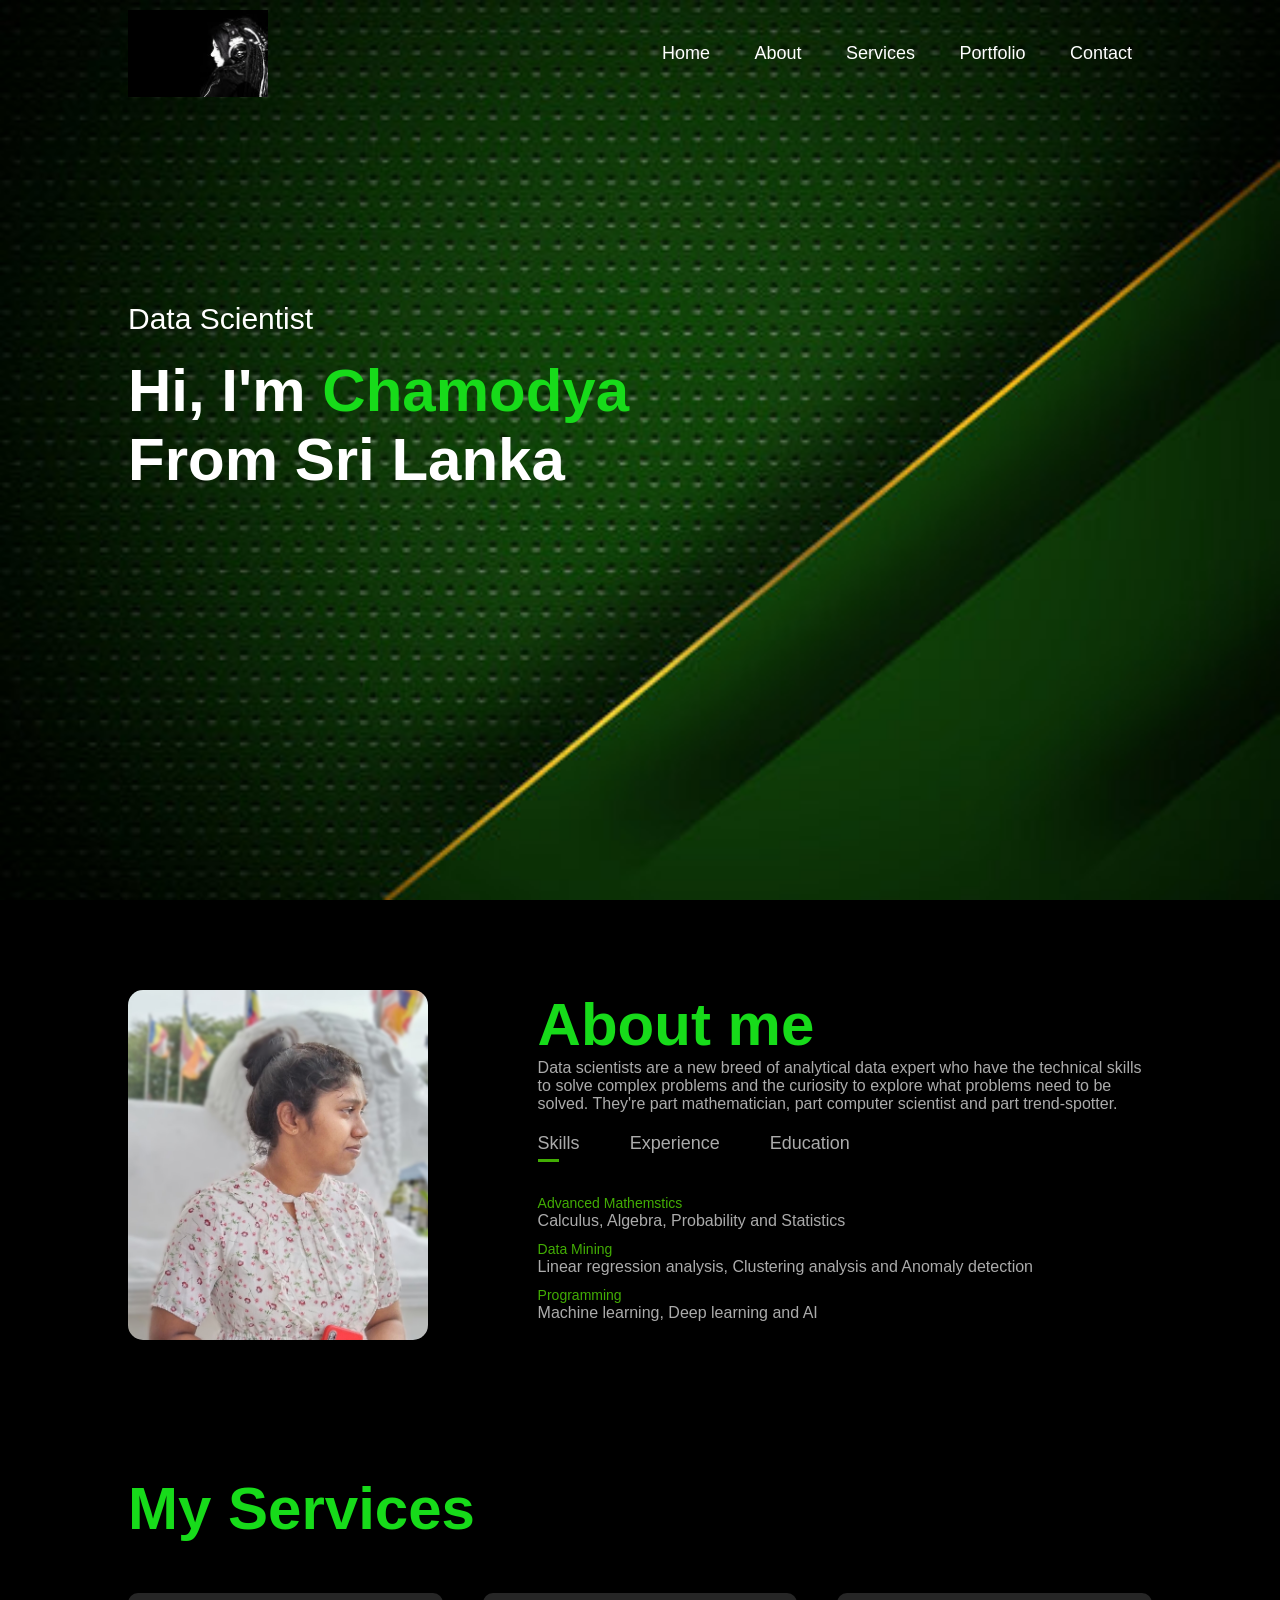
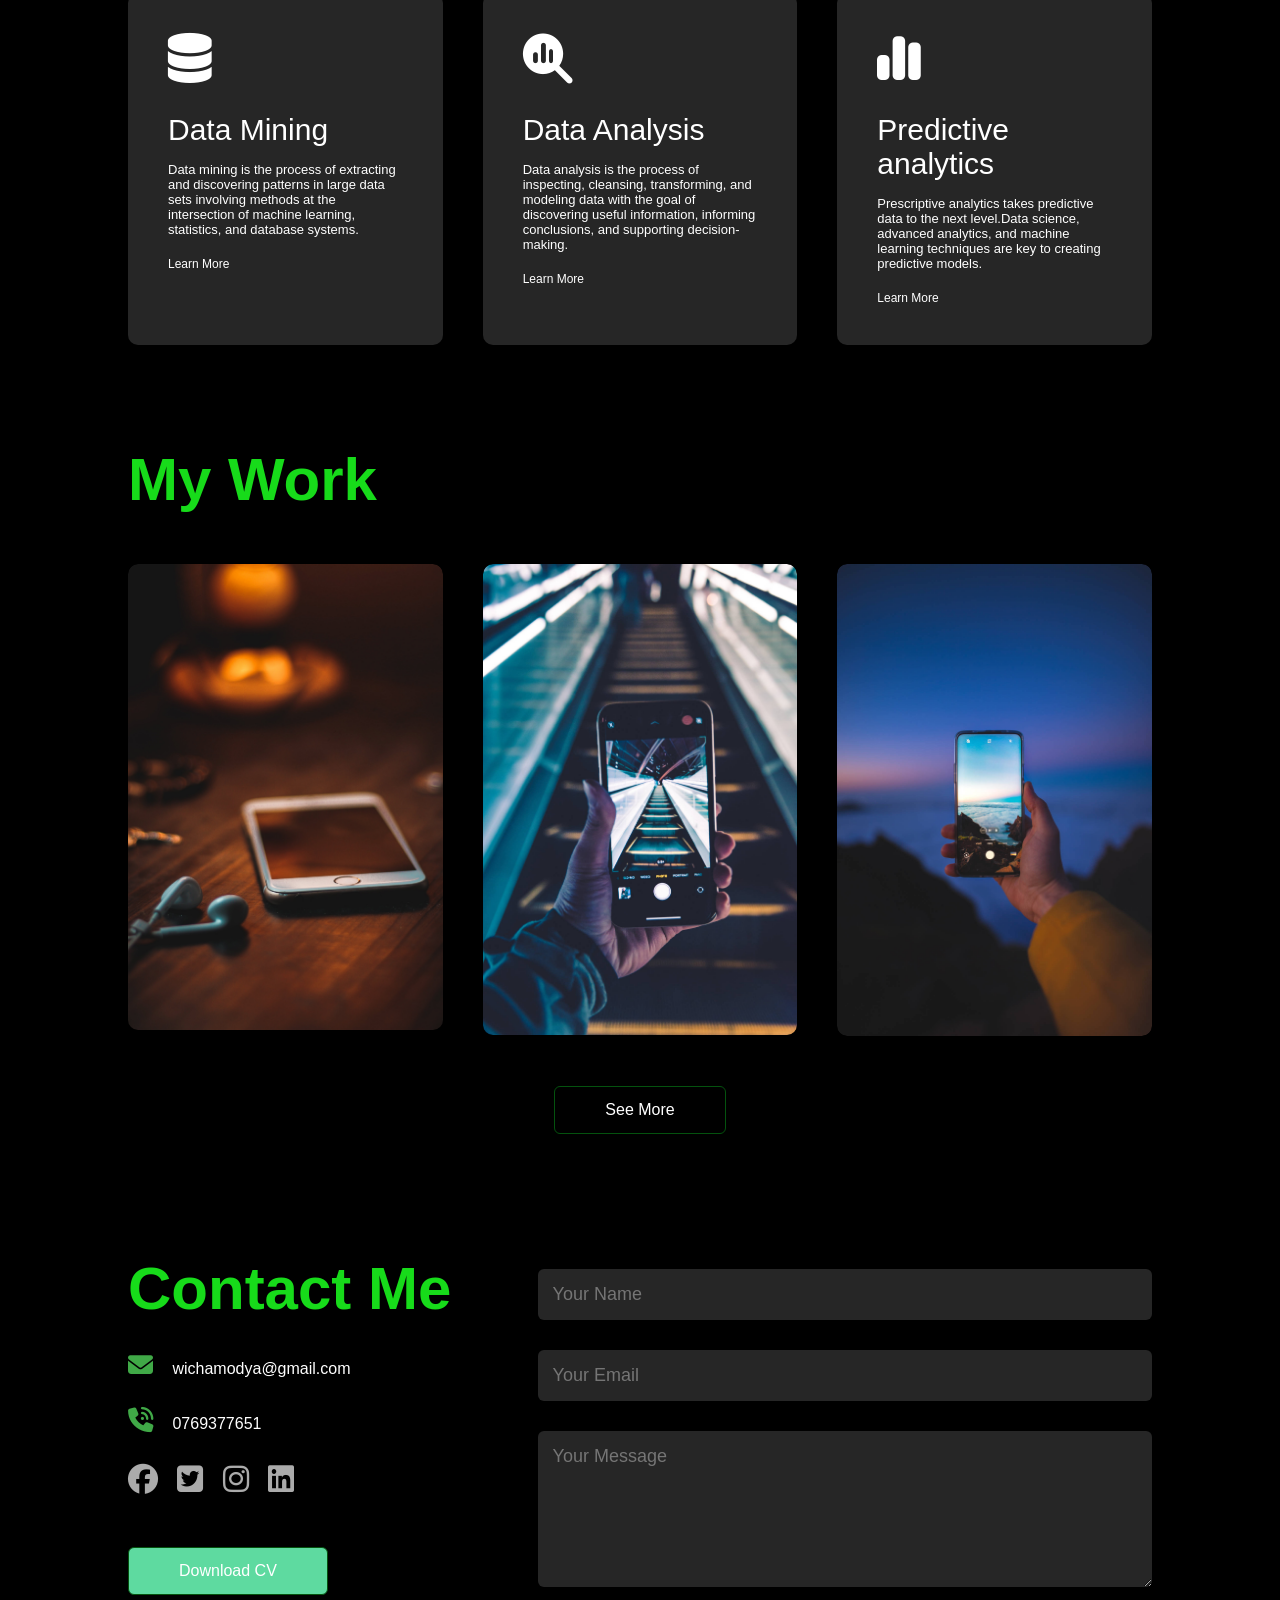
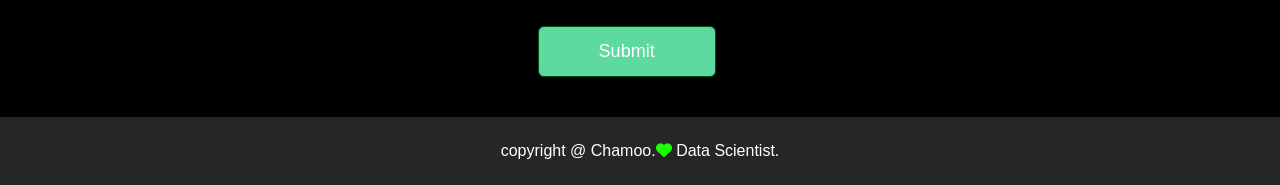
==== index.html @ e1eb3ada "Add files via upload" ====
<!DOCTYPE html>
<html lang="en">
<head>
    <meta charset="UTF-8">
    <meta name="viewport" content="width=device-width, initial-scale=1.0">
    <title>Person Portfolio Website</title>
    <link rel="stylesheet" href="style.css">
    <link rel="stylesheet" href="https://cdnjs.cloudflare.com/ajax/libs/font-awesome/6.5.1/css/all.min.css" />
</head>
<body>
    <div id="header">
        <div class="container">
            <nav>
                <img src="image/images (1).jpeg" class="logo">
                <ul id="sidemenu">
                    <li><a href="#header">Home</a></li>
                    <li><a href="#about">About</a></li>
                    <li><a href="#services">Services</a></li>
                    <li><a href="#portfolio">Portfolio</a></li>
                    <li><a href="#contact">Contact</a></li>
                    <i class="fas fa-times" onclick="closemenu()"></i>
                </ul>
                <i class="fas fa-bars" onclick="openmenu()"></i>
            </nav>
            <div class="header-text">
                <p>Data Scientist</p>
                <h1>Hi, I'm <span>Chamodya</span><br> From Sri Lanka</h1>
            </div>

        </div>
    </div>
    <!-------------about------------->
    <div id="about">
        <div class="container">
            <div class="row">
                <div class="about-col-1">
                    <img src="image/IMG_20220805_070341-3.jpg" height="350" width="300">
                </div>
                <div class="about-col-2">
                    <h1 class="sub-title">About me</h1>
                    <p>Data scientists are a new breed of analytical data expert who have the technical skills to solve complex problems and the curiosity to explore what problems need to be solved. They're part mathematician, part computer scientist and part trend-spotter.</p>
                    
                    <div class="tab-titles">
                        <p class="tab-links active-link" onclick="opentab('skills')">Skills</p>
                        <p class="tab-links" onclick="opentab('experience')">Experience</p>
                        <p class="tab-links" onclick="opentab('education')">Education</p>
                    </div>
                    <div class="tab-contents active-tab" id="skills">
                        <ul>
                            <li><span>Advanced Mathemstics</span><br>Calculus, Algebra, Probability and Statistics</li>
                            <li><span>Data Mining</span><br>Linear regression analysis, Clustering analysis and Anomaly detection</li>
                            <li><span>Programming</span><br>Machine learning, Deep learning  and AI</li>
                        </ul>
                    </div>
                    <div class="tab-contents" id="experience">
                        <ul>
                            <li><span>Foundation</span><br>A strong foundation in Mathematics, Statistics and Programming</li>
                            <li><span>Database Interrogation and Analysis tools</span><br> Apache Hadoop, SQL and SAS</li>
                            <li><span>Cloud Computing Platform</span><br>AWS, Azure and Google Cloud Platform</li>
                        </ul>
                    </div>
                    <div class="tab-contents" id="education">
                        <ul>
                            <li><span>Internal Degree</span><br>Bachelor of Science in Computer Science</li>
                            <li><span>External Degree</span><br>HR Mangement</li>
                            
                        </ul>
                    </div>
                
                </div>
            </div>
        </div>
    </div>
    <!-------------Services------------>
    <div id="services">
        <div class="container">
            <h1 class="sub-title">My Services</h1>
            <div class="services-list">
                <div>
                    <i class="fa-solid fa-database"></i>
                    <h2>Data Mining</h2>
                    <p>Data mining is the process of extracting and discovering patterns in large data sets involving methods at the intersection of machine learning, statistics, and database systems.</p>
                    <a href="#">Learn More</a>
                </div>
                <div>
                    <i class="fa-solid fa-magnifying-glass-chart"></i>
                    <h2>Data Analysis</h2>
                    <p>Data analysis is the process of inspecting, cleansing, transforming, and modeling data with the goal of discovering useful information, informing conclusions, and supporting decision-making.</p>
                    <a href="#">Learn More</a>
                </div>
                <div>
                    <i class="fa-solid fa-chart-simple"></i>
                    <h2>Predictive analytics</h2>
                    <p>Prescriptive analytics takes predictive data to the next level.Data science, advanced analytics, and machine learning techniques are key to creating predictive models.</p>
                    <a href="#">Learn More</a>
                </div>
            </div>
        </div>
    </div>
    <!----------Portfolio--------->
    <div id="portfolio">
        <div class="container">
            <h1 class="sub-title">My Work</h1>
            <div class="work-list">
                <div class="work">
                    <img src="image/phone1.jpg">
                    <div class="layer">
                        <h3>Studio Showde<br> Sydney - Australia</h3>
                        <p>Lorem ipsum dolor sit amet, consectetur adipisicing elit. Voluptates nobis qui, temporibus molestiae corporis, illo beatae dolorem distinctio in expedita delectus quas eos recusandae facilis voluptatem nam nemo a perferendis.</p>
                        <a href="#"><i class="fa-brands fa-facebook"></i></a>
                    </div>
                </div>

                <div class="work">
                    <img src="image/phone2.jpg">
                    <div class="layer">
                        <h3>Elsetown Cor<br> Kota Baru - Singapore</h3>
                        <p>Lorem ipsum dolor sit amet, consectetur adipisicing elit. Voluptates nobis qui, temporibus molestiae corporis, illo beatae dolorem distinctio in expedita delectus quas eos recusandae facilis voluptatem nam nemo a perferendis.</p>
                        <a href="#"><i class="fa-brands fa-facebook"></i></a>
                    </div>
                </div>

                <div class="work">
                    <img src="image/phone3.jpg">
                    <div class="layer">
                        <h3>Studio Showde<br>Canberra - Australia</h3>
                        <p>Lorem ipsum dolor sit amet, consectetur adipisicing elit. Voluptates nobis qui, temporibus molestiae corporis, illo beatae dolorem distinctio in expedita delectus quas eos recusandae facilis voluptatem nam nemo a perferendis.</p>
                        <a href="#"><i class="fa-brands fa-facebook"></i></a>
                    </div>
                </div>

            </div>
            <a href="#" class="btn">See More</a>
        </div>
    </div>
   <!---------contact-------->
   <div id="contact">
    <div class="container">
        <div class="row">
           <div class="contact-left">
            <h1 class="sub-title">Contact Me</h1>
            <p><i class="fa-solid fa-envelope"></i> wichamodya@gmail.com</p>
            <p><i class="fa-solid fa-phone-volume"></i> 0769377651</p>
            <div class="social-icons">
                <a href="https://facebook.com"><i class="fa-brands fa-facebook"></i></a>
                <a href="#"><i class="fa-brands fa-twitter-square"></i></a>
                <a href="#"><i class="fa-brands fa-instagram"></i></a>
                <a href="#"><i class="fa-brands fa-linkedin"></i></a>
                

            </div>
            <a href="image/CHAMODYA.pdf" download class="btn btn2">Download CV</a>
           </div>
           <div class="contact-right">
            <form name="submit-to-google-sheet">
                <input type="text" name="Name" placeholder="Your Name" required>
                <input type="email" name="Email" placeholder="Your Email" required>
                <textarea name="Message" rows="6" placeholder="Your Message"></textarea>
                <button type="submit" class="btn btn2">Submit</button>
            </form>
            <span id="msg"></span>
           </div>
        </div>
    </div>
    <div class="copyright">
        <p>copyright @ Chamoo.<i class="fa-solid fa-heart"></i> Data Scientist.</p>
    </div>
   </div>





    <script>

        var tablinks = document.getElementsByClassName("tab-links");

        var tabcontents = document.getElementsByClassName("tab-contents");

        function opentab(tabname){
            for(tablink of tablinks){
               tablink.classList.remove("active-link");
            }
            for(tabcontent of tabcontents){
               tabcontent.classList.remove("active-tab");
            }
            event.currentTarget.classList.add("active-link");
            document.getElementById(tabname).classList.add("active-tab");

    }

    </script>
    <script>
        var sidemenu = document.getElementById("sidemenu");
        
        function openmenu(){
            sidemenu.style.right = "0";
        }
        function closemenu(){
            sidemenu.style.right = "-200px";
        }
        
        </script>
   
    <script>
        const scriptURL = 'https://script.google.com/macros/s/AKfycbxAI_kIw1L2prNJB3uye-Dyk5oaF16jjg_cJkMbGAv7lLBZjQixfMUhKaaMHZ1DKJ-xnQ/exec'
        const form = document.forms['submit-to-google-sheet']
        const msg = document.getElementById("msg")
      
        form.addEventListener('submit', e => {
          e.preventDefault()
          fetch(scriptURL, { method: 'POST', body: new FormData(form)})
            .then(response =>{
                msg.innerHTML = "Message sent successfully"
                setTimeout(function(){
                    msg.innerHTML = ""
                },5000)
                form.reset()
            } )
            .catch(error => console.error('Error!', error.message))
        })
      </script>
    
</body>
</html>
---- style.css ----
*{
    margin:0;
    padding: 0;
    font-family: 'Popping',sans-serif;
    box-sizing: border-box;
}
html{
   scroll-behavior: smooth; 
}
body{
    background: #000;;
    color: #fff;
}
#header{
    width: 100%;
    height: 100vh;
    background-image: url(image/360_F_415442474_zGtJXUDbZ63tJt0JF6D57t6f9xs5GKM5.jpg);
    background-size: cover;
    background-position: center;
}
.container{
    padding: 10px 10%;
}
nav{
    display: flex;
    align-items: center;
    justify-content: space-between;
    flex-wrap: wrap;
}
.logo{
    width: 140px;
}
nav ul li{
    display: inline-block;
    list-style: none;
    margin: 10px 20px;
}
nav ul li a{
    color: #fff;
    text-decoration: none;
    font-size: 18px;
    position: relative;
}
nav ul li a::after{
    content: '';
    width: 0;
    height:3px;
    background: #9dff00;
    position: absolute;
    left:0;
    bottom: -6px;
    transition: 0.5s;
}
nav ul li a:hover::after{
    width: 100%;
}
.header-text{
    margin-top: 20%;
    font-size: 30px;
}
.header-text h1{
    font-size: 60px;
    margin-top: 20px;
}
.header-text h1 span{
    color: #17db1a;
}
/*------about-------*/
#about{
    padding: 80px 0;
    color:#ababab;
}
.row{
    display: flex;
    justify-content: space-between;
    flex-wrap: wrap;
}

.about-col-1{
    flex-basis: 35%;
}
.about-col-1 img{
    width: 300;
    border-radius: 15px;
}
.about-col-2{
    flex-basis: 60%;
}
.sub-title{
    font-size: 60px;
    font-weight: 600;
    color: #17db1a;
}
.tab-titles{
    display: flex;
    margin: 20px 0 40px;
}
.tab-links{
    margin-right: 50px;
    font-size: 18px;
    font-weight: 500;
    cursor: pointer;
    position: relative;
}
.tab-links::after{
    content: '';
    width: 0;
    height: 3px;
    background: #42ad04;
    position: absolute;
    left: 0;
    bottom: -8px;
    transition: 0.5s;
}
.tab-links.active-link::after{
    width: 50%;
}
.tab-contents ul li{
    list-style: none;
    margin: 10px 0;
}
.tab-contents ul li span{
    color: #42ad04;
    font-size: 14px;
}
.tab-contents{
    display: none;
}
.tab-contents.active-tab{
    display: block;
}
/*---------Services--------*/
#services{
    padding: 30px 0;
}
.services-list{
    display: grid;
    grid-template-columns: repeat(auto-fit,minmax(250px,1fr));
    grid-gap: 40px;
    margin-top: 50px;
}
.services-list div{
    background: #262626;
    padding: 40px;
    font-size: 13px;
    font-weight: 300;
    border-radius: 10px;
    transition: background 0.5s,transform 0.5s;
}
.services-list div i{
    font-size: 50px;
    margin-bottom: 30px;
}
.services-list div h2{
    font-size: 30px;
    font-weight: 500;
    margin-bottom: 15px;
}
.services-list div a{
    text-decoration: none;
    color: #fff;
    font-size: 12px;
    margin-top: 20px;
    display: inline-block;
}.services-list div:hover{
    background: #78b657;
    transform: translateY(-10px);
}
/*---------Portfolio-----------*/
#portfolio{
    padding: 50px 0;
}
.work-list{
    display: grid;
    grid-template-columns: repeat(auto-fit,minmax(250px,1fr));
    grid-gap: 40px;
    margin-top: 50px;
}
.work{
    border-radius: 10px;
    position: relative;
    overflow: hidden;
}
.work img{
    width: 100%;
    border-radius: 10px;
    display: block;
    transition: transform 0.5s;
}
.layer{
    width: 100%;
    height:0;
    background: linear-gradient(rgba(0,0,0,0.6),#74e774);
    border-radius: 10px;
    position: absolute;
    left: 0;
    bottom: 0;
    overflow: hidden;
    display: flex;
    align-items: center;
    justify-content: center;
    flex-direction: column;
    padding: 0 40px;
    text-align: center;
    font-size: 14px;
    transition: height 0.5s;
}
.layer h3{
    font-weight: 500;
    margin-bottom: 20px;
}
.layer a{
    margin-top: 20px;
    color: #284c17;
    text-decoration: none;
    font-size: 18px;
    line-height: 60px;
    background: #fff;
    width: 60px;
    height: 60px;
    border-radius: 50%;
    text-align: center;
}.work:hover img{
    transform: scale(1.1);
}
.work:hover .layer{
    height: 100%;
}
.btn{
    display: block;
    margin: 50px auto;
    width: fit-content;
    border: 1px solid #04520e;
    padding: 14px 50px;
    border-radius: 6px;
    text-decoration:none;
    color: #fff;
    transition: background 0.5s;
}
.btn:hover{
    background: #5edaa0;
}
/*---------contact--------*/
.contact-left{
    flex-basis: 35%
}
.contact-right{
    flex-basis: 60%
}
.contact-left p{
    margin-top: 30px;
}
.contact-left p i{
    color:#40a947;
    margin-right: 15px;
    font-size: 25px;
}
.social-icons{
    margin-top: 30px;
}
.social-icons a{
    text-decoration:none ;
    font-size: 30px;
    margin-right: 15px;
    color: #ababab;
    display: inline-block;
    transition:transform 0.5s ;
}
.social-icons a:hover{
    color:#138134 ;
    transform: translateY(-5px);
}
.btn.btn2{
   display: inline-block;
   background: #5edaa0;
}
.contact-right form{
    width: 100%;
}
form input,form textarea{
    width: 100%;
    border: 0;
    outline: none;
    background: #262626;
    padding: 15px;
    margin: 15px 0;
    color: #fff;
    font-size: 18px;
    border-radius: 6px;
}
form .btn2{
    padding: 14px 60px;
    font-size: 18px;
    margin-top: 20px;
    cursor: pointer;
}
.copyright{
    width: 100%;
    text-align: center;
    padding: 25px 0;
    background: #262626;
    font-weight: 300;
    margin-top: 20px;
}
.copyright i{
    color: #1aff00;
}
/*------------css for small screen-------*/
nav .fas{
    display: none;
}
@media only screen and (max-width: 600px){
   #header{
    background-image: url(image/360_F_415442474_zGtJXUDbZ63tJt0JF6D57t6f9xs5GKM5.jpg);
   } 
   .header-text{
    margin-top: 100%;
    font-size: 16px;
   }
   .header-text h1{
    font-size: 30px;
   }
   nav .fas{
    display: block;
    font-size: 25px;
   }
   nav ul{
    background: #076604;
    position: fixed;
    top: 0;
    right: -200px;
    width: 200px;
    height: 100vh;
    padding-top: 50px;
    z-index: 2;
    transition:right 0.5s ;
   }
   nav ul li{
    display: block;
    margin: 25px;
   }
   nav ul .fas{
    position: absolute;
    top: 25px;
    left: 25px;
    cursor: pointer;
   }
   .sub-title{
    font-size: 40px;
   }
   .about-col-1, .about-col-2{
    flex-basis: 100%;
   }
   .about-col-1{
    margin-bottom: 30px;
   }
   .about-col-2{
    font-size: 10px;
   }
   .tab-links{
    font-size: 16px;
    margin-right:20px ;
   }
   .contact-left, .contact-right{
    flex-basis:100% ;
   }
   .copyright{
    font-size:14px ;
   }
}
#msg{
    color: #61b752;
    margin-top: -40px;
    display: block;
}
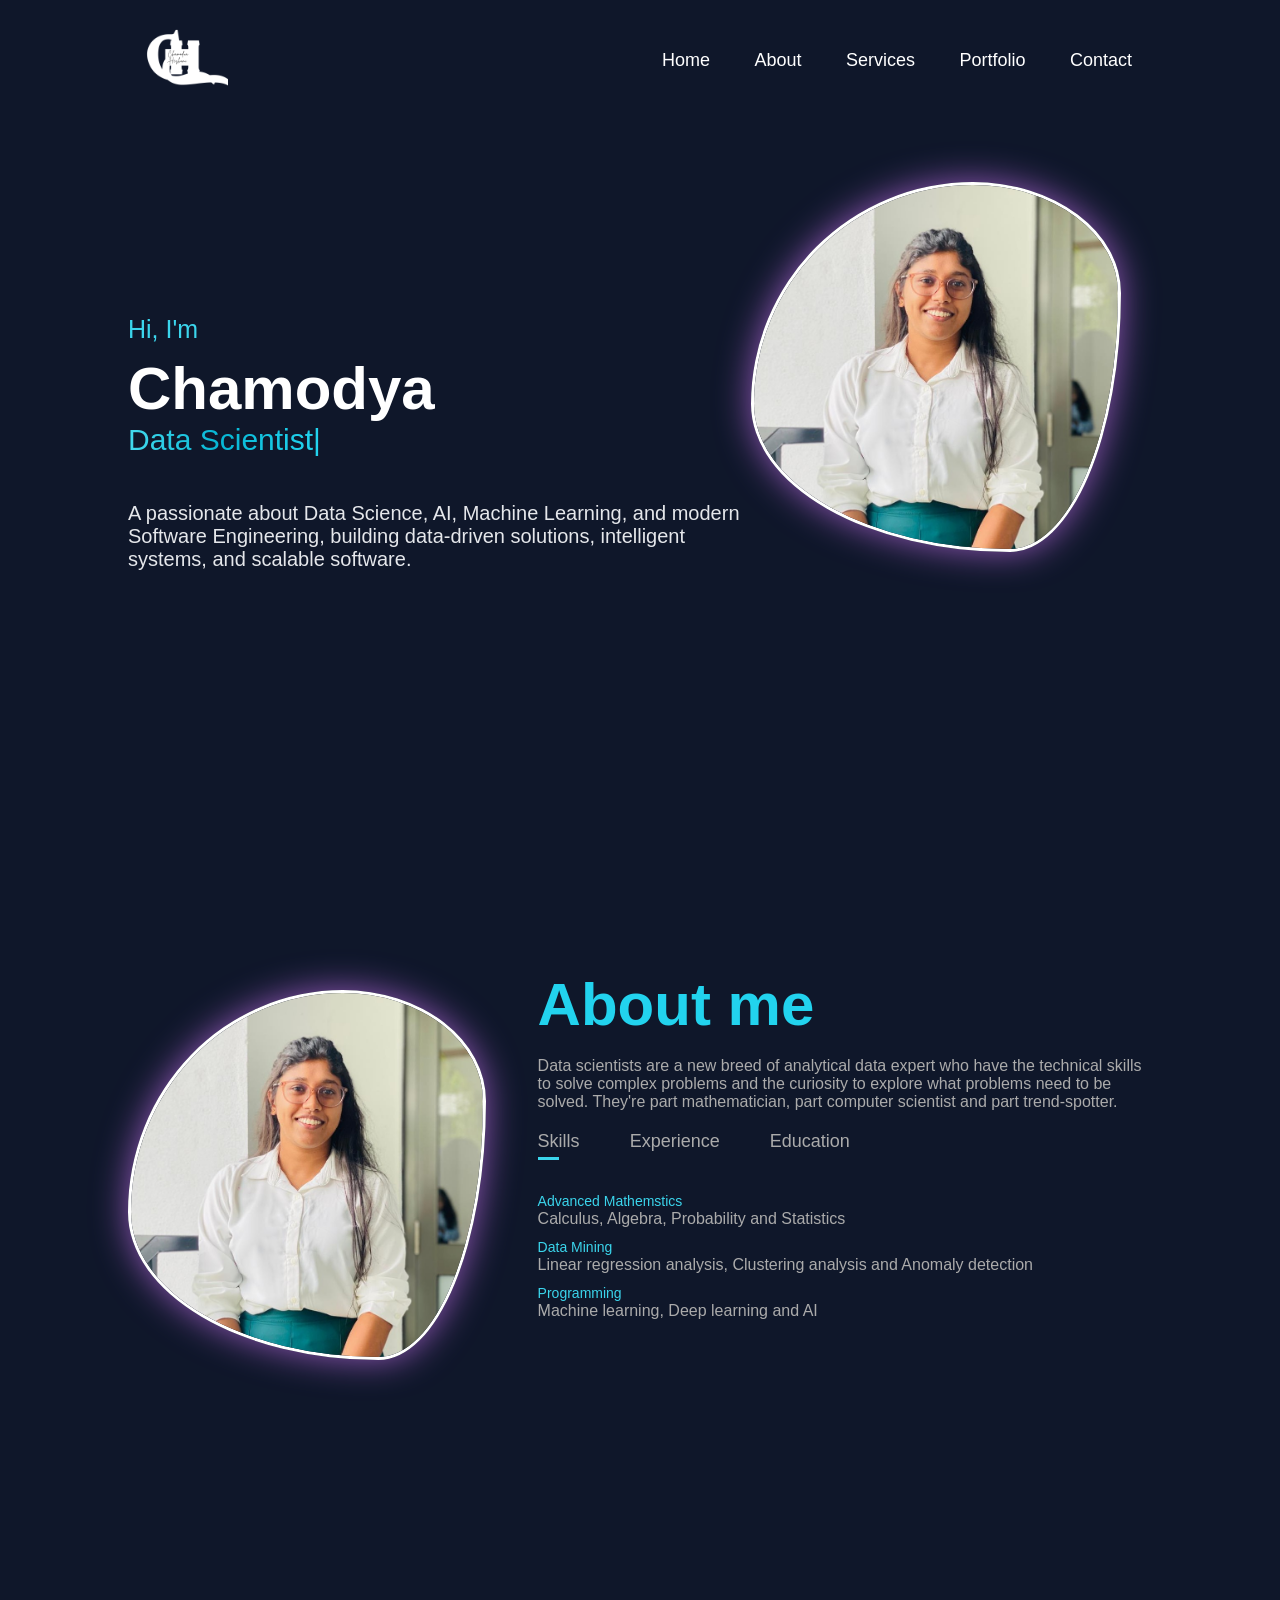
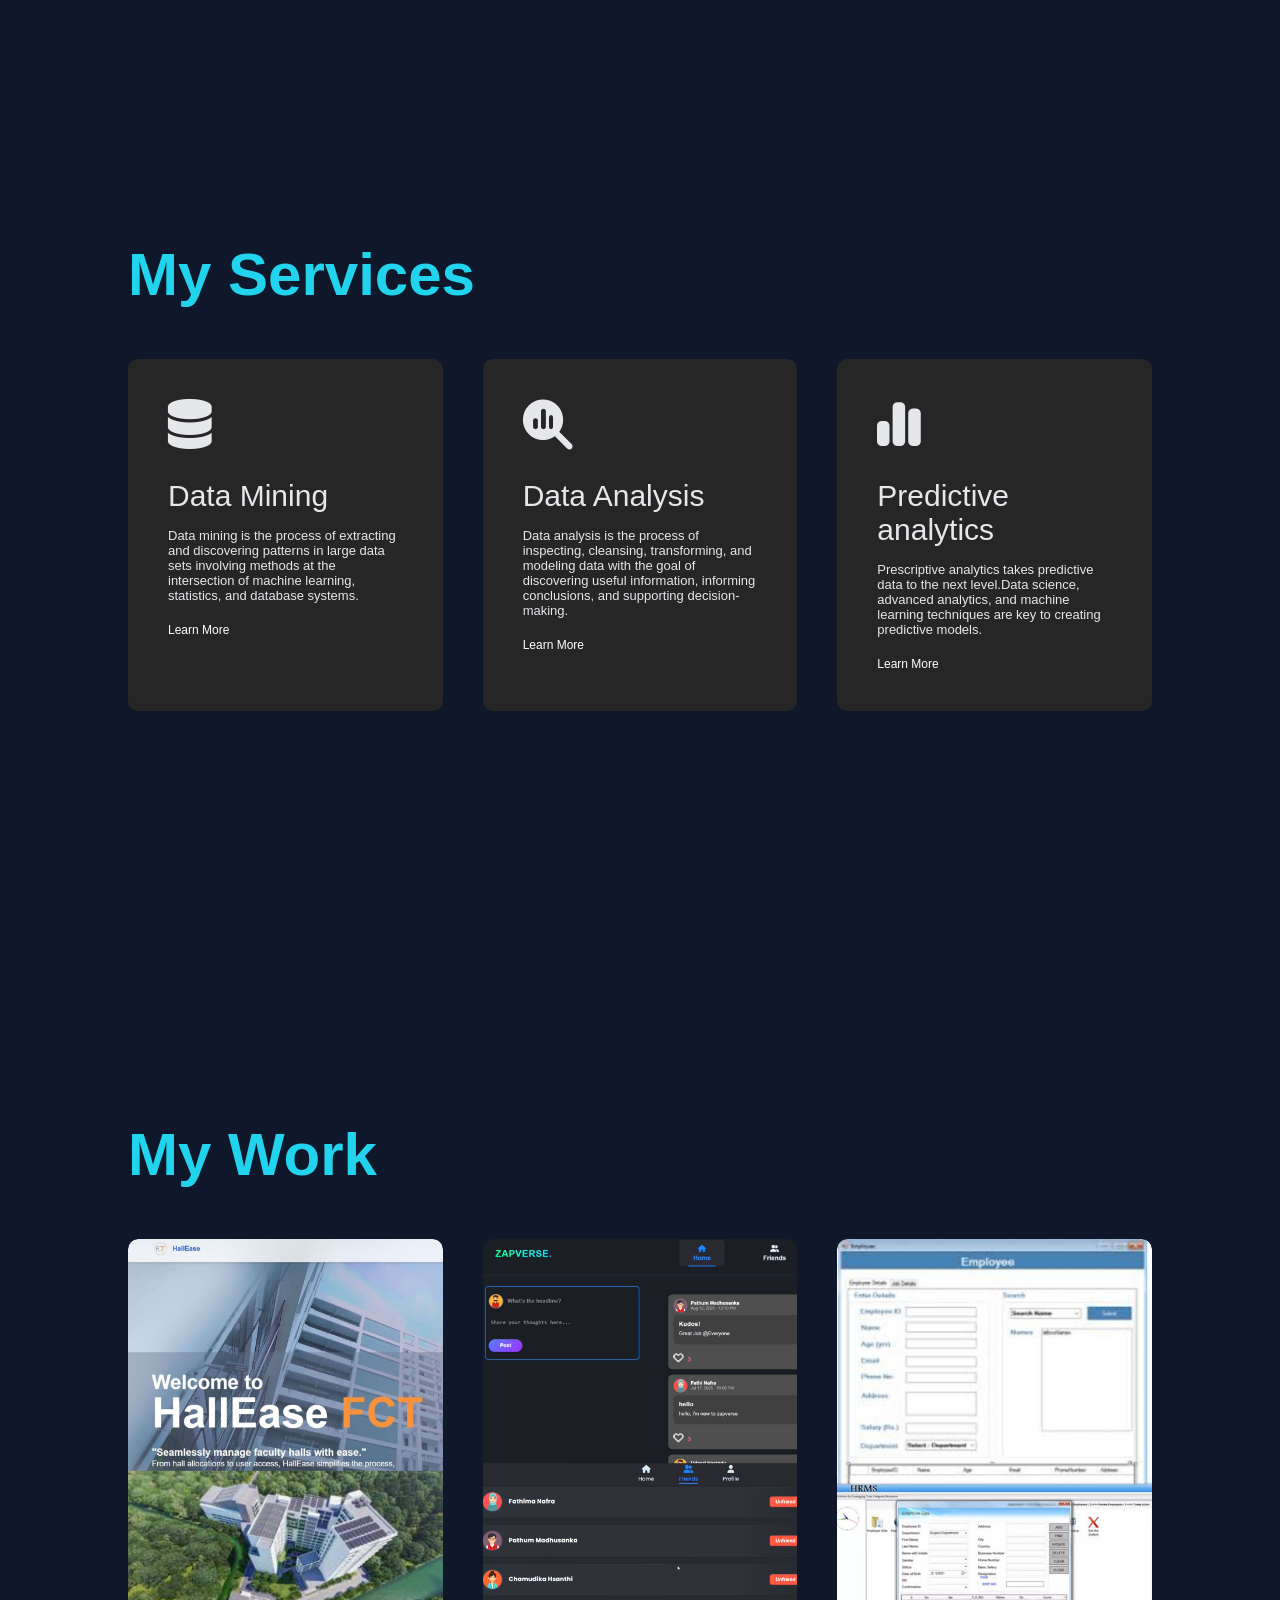
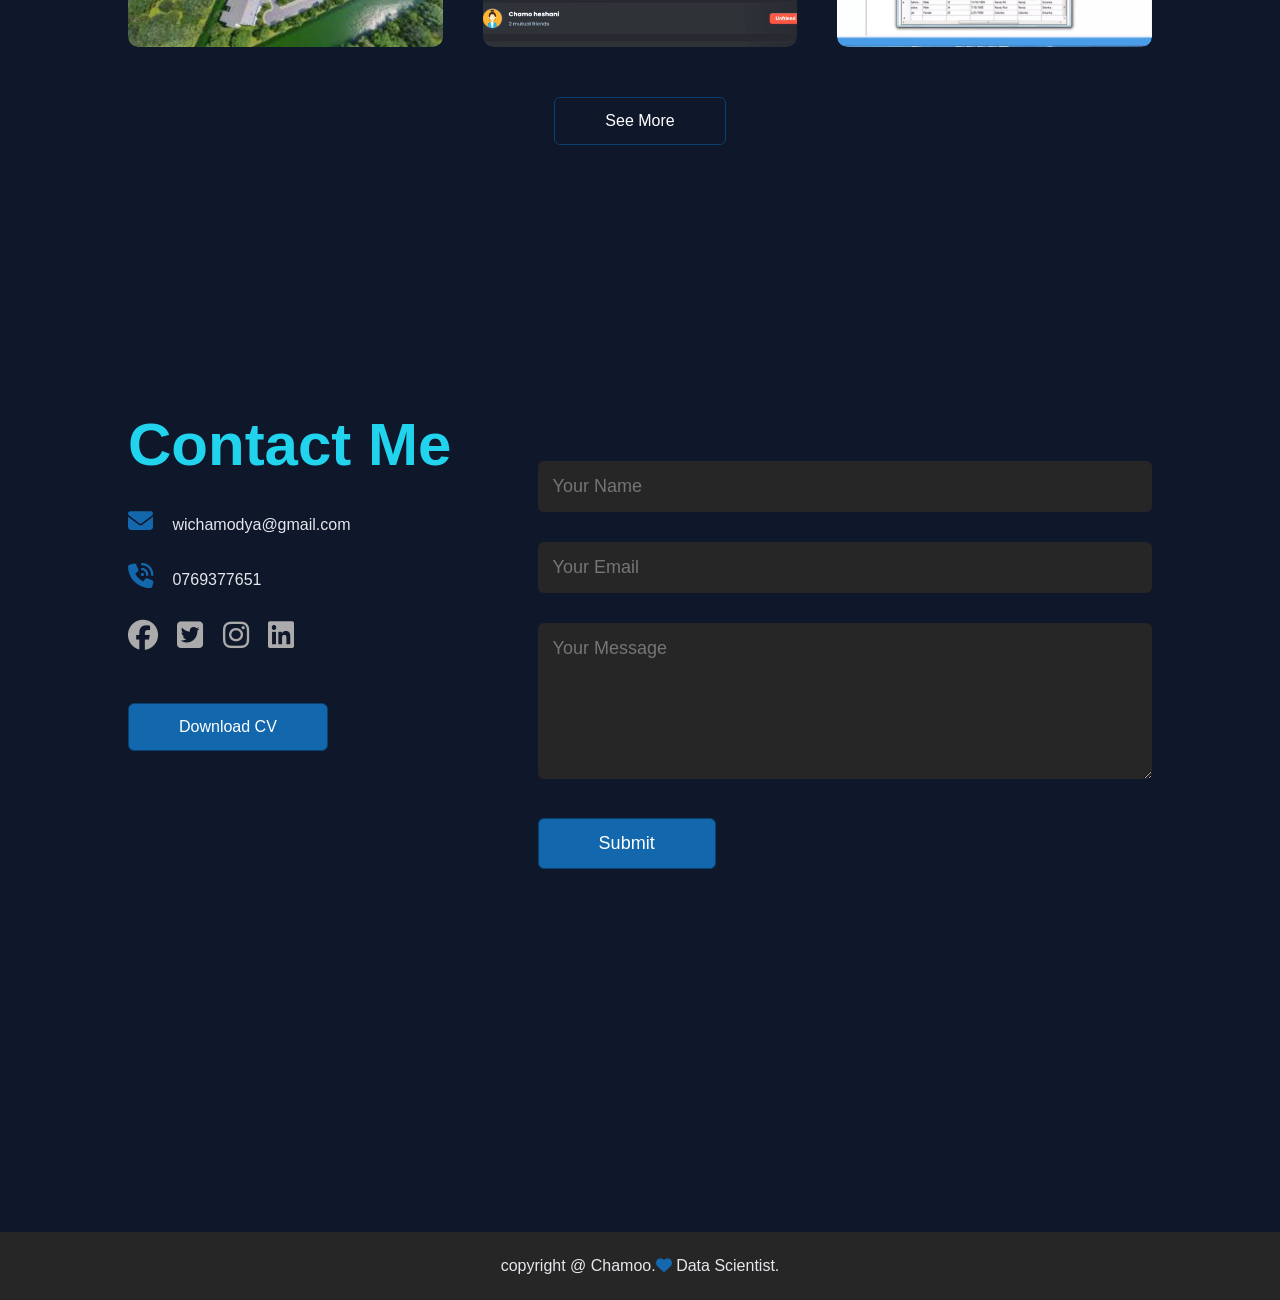
==== commit 5021a6f6: "update portfolio" ====
--- a/index.html
+++ b/index.html
@@ -1,225 +1,356 @@
-<!DOCTYPE html>
+<!doctype html>
 <html lang="en">
-<head>
-    <meta charset="UTF-8">
-    <meta name="viewport" content="width=device-width, initial-scale=1.0">
+  <head>
+    <meta charset="UTF-8" />
+    <meta name="viewport" content="width=device-width, initial-scale=1.0" />
     <title>Person Portfolio Website</title>
-    <link rel="stylesheet" href="style.css">
-    <link rel="stylesheet" href="https://cdnjs.cloudflare.com/ajax/libs/font-awesome/6.5.1/css/all.min.css" />
-</head>
-<body>
+    <link rel="stylesheet" href="style.css" />
+    <link
+      rel="stylesheet"
+      href="https://cdnjs.cloudflare.com/ajax/libs/font-awesome/6.5.1/css/all.min.css"
+    />
+  </head>
+  <body>
     <div id="header">
-        <div class="container">
-            <nav>
-                <img src="image/images (1).jpeg" class="logo">
-                <ul id="sidemenu">
-                    <li><a href="#header">Home</a></li>
-                    <li><a href="#about">About</a></li>
-                    <li><a href="#services">Services</a></li>
-                    <li><a href="#portfolio">Portfolio</a></li>
-                    <li><a href="#contact">Contact</a></li>
-                    <i class="fas fa-times" onclick="closemenu()"></i>
-                </ul>
-                <i class="fas fa-bars" onclick="openmenu()"></i>
-            </nav>
-            <div class="header-text">
-                <p>Data Scientist</p>
-                <h1>Hi, I'm <span>Chamodya</span><br> From Sri Lanka</h1>
-            </div>
-
-        </div>
+      <div class="container">
+        <nav>
+          <img
+            src="image/Black and White Simple Initials Logo (2).png"
+            class="logo"
+          />
+          <ul id="sidemenu">
+            <li><a href="#header">Home</a></li>
+            <li><a href="#about">About</a></li>
+            <li><a href="#services">Services</a></li>
+            <li><a href="#portfolio">Portfolio</a></li>
+            <li><a href="#contact">Contact</a></li>
+            <i class="fas fa-times" onclick="closemenu()"></i>
+          </ul>
+          <i class="fas fa-bars" onclick="openmenu()"></i>
+        </nav>
+        <div class="header-text">
+          <div class="header-col-1">
+            <p class="hi">Hi, I'm</p>
+            <h1><span>Chamodya</span><br /></h1>
+            <p class="typed-subtitle">
+              <span id="typing-subtitle"></span
+              ><span id="typing-subtitle-cursor">|</span>
+            </p>
+            <br />
+            <p class="des">
+              A passionate about Data Science, AI, Machine Learning, and modern
+              Software Engineering, building data-driven solutions, intelligent
+              systems, and scalable software.
+            </p>
+          </div>
+          <div class="header-col-2">
+            <img src="image/ch.jpg" height="800" width="400" />
+          </div>
+        </div>
+      </div>
     </div>
     <!-------------about------------->
     <div id="about">
-        <div class="container">
-            <div class="row">
-                <div class="about-col-1">
-                    <img src="image/IMG_20220805_070341-3.jpg" height="350" width="300">
-                </div>
-                <div class="about-col-2">
-                    <h1 class="sub-title">About me</h1>
-                    <p>Data scientists are a new breed of analytical data expert who have the technical skills to solve complex problems and the curiosity to explore what problems need to be solved. They're part mathematician, part computer scientist and part trend-spotter.</p>
-                    
-                    <div class="tab-titles">
-                        <p class="tab-links active-link" onclick="opentab('skills')">Skills</p>
-                        <p class="tab-links" onclick="opentab('experience')">Experience</p>
-                        <p class="tab-links" onclick="opentab('education')">Education</p>
-                    </div>
-                    <div class="tab-contents active-tab" id="skills">
-                        <ul>
-                            <li><span>Advanced Mathemstics</span><br>Calculus, Algebra, Probability and Statistics</li>
-                            <li><span>Data Mining</span><br>Linear regression analysis, Clustering analysis and Anomaly detection</li>
-                            <li><span>Programming</span><br>Machine learning, Deep learning  and AI</li>
-                        </ul>
-                    </div>
-                    <div class="tab-contents" id="experience">
-                        <ul>
-                            <li><span>Foundation</span><br>A strong foundation in Mathematics, Statistics and Programming</li>
-                            <li><span>Database Interrogation and Analysis tools</span><br> Apache Hadoop, SQL and SAS</li>
-                            <li><span>Cloud Computing Platform</span><br>AWS, Azure and Google Cloud Platform</li>
-                        </ul>
-                    </div>
-                    <div class="tab-contents" id="education">
-                        <ul>
-                            <li><span>Internal Degree</span><br>Bachelor of Science in Computer Science</li>
-                            <li><span>External Degree</span><br>HR Mangement</li>
-                            
-                        </ul>
-                    </div>
-                
-                </div>
-            </div>
-        </div>
+      <div class="container">
+        <div class="row">
+          <div class="about-col-1">
+            <img src="image/ch.jpg" height="800" width="400" />
+          </div>
+          <div class="about-col-2">
+            <h1 class="sub-title">About me</h1>
+            <br />
+            <p>
+              Data scientists are a new breed of analytical data expert who have
+              the technical skills to solve complex problems and the curiosity
+              to explore what problems need to be solved. They're part
+              mathematician, part computer scientist and part trend-spotter.
+            </p>
+
+            <div class="tab-titles">
+              <p class="tab-links active-link" onclick="opentab('skills')">
+                Skills
+              </p>
+              <p class="tab-links" onclick="opentab('experience')">
+                Experience
+              </p>
+              <p class="tab-links" onclick="opentab('education')">Education</p>
+            </div>
+            <div class="tab-contents active-tab" id="skills">
+              <ul>
+                <li>
+                  <span>Advanced Mathemstics</span><br />Calculus, Algebra,
+                  Probability and Statistics
+                </li>
+                <li>
+                  <span>Data Mining</span><br />Linear regression analysis,
+                  Clustering analysis and Anomaly detection
+                </li>
+                <li>
+                  <span>Programming</span><br />Machine learning, Deep learning
+                  and AI
+                </li>
+              </ul>
+            </div>
+            <div class="tab-contents" id="experience">
+              <ul>
+                <li>
+                  <span>Foundation</span><br />A strong foundation in
+                  Mathematics, Statistics and Programming
+                </li>
+                <li>
+                  <span>Database Interrogation and Analysis tools</span><br />
+                  Apache Hadoop, SQL and SAS
+                </li>
+                <li>
+                  <span>Cloud Computing Platform</span><br />AWS, Azure and
+                  Google Cloud Platform
+                </li>
+              </ul>
+            </div>
+            <div class="tab-contents" id="education">
+              <ul>
+                <li>
+                  <span>Internal Degree</span><br />Bachelor of Science in
+                  Computer Science
+                </li>
+                <li><span>External Degree</span><br />HR Mangement</li>
+              </ul>
+            </div>
+          </div>
+        </div>
+      </div>
     </div>
     <!-------------Services------------>
     <div id="services">
-        <div class="container">
-            <h1 class="sub-title">My Services</h1>
-            <div class="services-list">
-                <div>
-                    <i class="fa-solid fa-database"></i>
-                    <h2>Data Mining</h2>
-                    <p>Data mining is the process of extracting and discovering patterns in large data sets involving methods at the intersection of machine learning, statistics, and database systems.</p>
-                    <a href="#">Learn More</a>
-                </div>
-                <div>
-                    <i class="fa-solid fa-magnifying-glass-chart"></i>
-                    <h2>Data Analysis</h2>
-                    <p>Data analysis is the process of inspecting, cleansing, transforming, and modeling data with the goal of discovering useful information, informing conclusions, and supporting decision-making.</p>
-                    <a href="#">Learn More</a>
-                </div>
-                <div>
-                    <i class="fa-solid fa-chart-simple"></i>
-                    <h2>Predictive analytics</h2>
-                    <p>Prescriptive analytics takes predictive data to the next level.Data science, advanced analytics, and machine learning techniques are key to creating predictive models.</p>
-                    <a href="#">Learn More</a>
-                </div>
-            </div>
-        </div>
+      <div class="container">
+        <h1 class="sub-title">My Services</h1>
+        <div class="services-list">
+          <div>
+            <i class="fa-solid fa-database"></i>
+            <h2>Data Mining</h2>
+            <p>
+              Data mining is the process of extracting and discovering patterns
+              in large data sets involving methods at the intersection of
+              machine learning, statistics, and database systems.
+            </p>
+            <a href="#">Learn More</a>
+          </div>
+          <div>
+            <i class="fa-solid fa-magnifying-glass-chart"></i>
+            <h2>Data Analysis</h2>
+            <p>
+              Data analysis is the process of inspecting, cleansing,
+              transforming, and modeling data with the goal of discovering
+              useful information, informing conclusions, and supporting
+              decision-making.
+            </p>
+            <a href="#">Learn More</a>
+          </div>
+          <div>
+            <i class="fa-solid fa-chart-simple"></i>
+            <h2>Predictive analytics</h2>
+            <p>
+              Prescriptive analytics takes predictive data to the next
+              level.Data science, advanced analytics, and machine learning
+              techniques are key to creating predictive models.
+            </p>
+            <a href="#">Learn More</a>
+          </div>
+        </div>
+      </div>
     </div>
     <!----------Portfolio--------->
     <div id="portfolio">
-        <div class="container">
-            <h1 class="sub-title">My Work</h1>
-            <div class="work-list">
-                <div class="work">
-                    <img src="image/phone1.jpg">
-                    <div class="layer">
-                        <h3>Studio Showde<br> Sydney - Australia</h3>
-                        <p>Lorem ipsum dolor sit amet, consectetur adipisicing elit. Voluptates nobis qui, temporibus molestiae corporis, illo beatae dolorem distinctio in expedita delectus quas eos recusandae facilis voluptatem nam nemo a perferendis.</p>
-                        <a href="#"><i class="fa-brands fa-facebook"></i></a>
-                    </div>
-                </div>
-
-                <div class="work">
-                    <img src="image/phone2.jpg">
-                    <div class="layer">
-                        <h3>Elsetown Cor<br> Kota Baru - Singapore</h3>
-                        <p>Lorem ipsum dolor sit amet, consectetur adipisicing elit. Voluptates nobis qui, temporibus molestiae corporis, illo beatae dolorem distinctio in expedita delectus quas eos recusandae facilis voluptatem nam nemo a perferendis.</p>
-                        <a href="#"><i class="fa-brands fa-facebook"></i></a>
-                    </div>
-                </div>
-
-                <div class="work">
-                    <img src="image/phone3.jpg">
-                    <div class="layer">
-                        <h3>Studio Showde<br>Canberra - Australia</h3>
-                        <p>Lorem ipsum dolor sit amet, consectetur adipisicing elit. Voluptates nobis qui, temporibus molestiae corporis, illo beatae dolorem distinctio in expedita delectus quas eos recusandae facilis voluptatem nam nemo a perferendis.</p>
-                        <a href="#"><i class="fa-brands fa-facebook"></i></a>
-                    </div>
-                </div>
-
-            </div>
-            <a href="#" class="btn">See More</a>
-        </div>
-    </div>
-   <!---------contact-------->
-   <div id="contact">
-    <div class="container">
+      <div class="container">
+        <h1 class="sub-title">My Work</h1>
+        <div class="work-list">
+          <div class="work">
+            <img src="image/fct.png" />
+            <div class="layer">
+              <h3>
+                Hall Ease <br />
+                Event and Hall Management System
+              </h3>
+              <p align="justify">
+                Designed and developed a Hall Management System to streamline
+                hall allocations, event scheduling, and resource management.
+                Contributed to literature review analysis, identifying research
+                gaps, inconsistencies, findings, and theoretical implications.
+                This project enhanced my teamwork, documentation, and system
+                analysis skills.
+              </p>
+              <a href="#"><i class="fa-brands fa-facebook"></i></a>
+            </div>
+          </div>
+
+          <div class="work">
+            <img src="image/zap.png" />
+            <div class="layer">
+              <h3>
+                ZapVerse<br />
+                Social Media Application
+              </h3>
+              <p align="justify">
+                ZapVerse is a modern social media platform developed by ZapLink,
+                designed to connect users and communities in a fast, engaging,
+                and secure digital environment. The application focuses on
+                simplicity, real-time interaction, and personalized content
+                discovery, offering users an intuitive way to share moments and
+                stay connected.
+              </p>
+              <a href="#"><i class="fa-brands fa-facebook"></i></a>
+            </div>
+          </div>
+
+          <div class="work">
+            <img src="image/hr.png" />
+            <div class="layer">
+              <h3>
+                Human Resource Management System<br />Developed a desktop-based
+                HR Management System using C#.
+              </h3>
+              <p align="justify">
+                The system manages employee records, attendance, and
+                payroll-related data. This project improved my object-oriented
+                programming skills and practical understanding of business
+                process automation.
+              </p>
+              <a href="#"><i class="fa-brands fa-facebook"></i></a>
+            </div>
+          </div>
+        </div>
+        <a href="works.html" class="btn">See More</a>
+      </div>
+    </div>
+    <!---------contact-------->
+    <div id="contact">
+      <div class="container">
         <div class="row">
-           <div class="contact-left">
+          <div class="contact-left">
             <h1 class="sub-title">Contact Me</h1>
             <p><i class="fa-solid fa-envelope"></i> wichamodya@gmail.com</p>
             <p><i class="fa-solid fa-phone-volume"></i> 0769377651</p>
             <div class="social-icons">
-                <a href="https://facebook.com"><i class="fa-brands fa-facebook"></i></a>
-                <a href="#"><i class="fa-brands fa-twitter-square"></i></a>
-                <a href="#"><i class="fa-brands fa-instagram"></i></a>
-                <a href="#"><i class="fa-brands fa-linkedin"></i></a>
-                
-
-            </div>
-            <a href="image/CHAMODYA.pdf" download class="btn btn2">Download CV</a>
-           </div>
-           <div class="contact-right">
+              <a href="https://facebook.com"
+                ><i class="fa-brands fa-facebook"></i
+              ></a>
+              <a href="#"><i class="fa-brands fa-twitter-square"></i></a>
+              <a href="#"><i class="fa-brands fa-instagram"></i></a>
+              <a href="#"><i class="fa-brands fa-linkedin"></i></a>
+            </div>
+            <a href="image/CV.pdf" download class="btn btn2">Download CV</a>
+          </div>
+          <div class="contact-right">
+            <br /><br />
             <form name="submit-to-google-sheet">
-                <input type="text" name="Name" placeholder="Your Name" required>
-                <input type="email" name="Email" placeholder="Your Email" required>
-                <textarea name="Message" rows="6" placeholder="Your Message"></textarea>
-                <button type="submit" class="btn btn2">Submit</button>
+              <input type="text" name="Name" placeholder="Your Name" required />
+              <input
+                type="email"
+                name="Email"
+                placeholder="Your Email"
+                required
+              />
+              <textarea
+                name="Message"
+                rows="6"
+                placeholder="Your Message"
+              ></textarea>
+              <button type="submit" class="btn btn2">Submit</button>
             </form>
             <span id="msg"></span>
-           </div>
-        </div>
-    </div>
-    <div class="copyright">
-        <p>copyright @ Chamoo.<i class="fa-solid fa-heart"></i> Data Scientist.</p>
-    </div>
-   </div>
-
-
-
-
+          </div>
+        </div>
+      </div>
+      <div class="copyright">
+        <p>
+          copyright @ Chamoo.<i class="fa-solid fa-heart"></i> Data Scientist.
+        </p>
+      </div>
+    </div>
 
     <script>
-
-        var tablinks = document.getElementsByClassName("tab-links");
-
-        var tabcontents = document.getElementsByClassName("tab-contents");
-
-        function opentab(tabname){
-            for(tablink of tablinks){
-               tablink.classList.remove("active-link");
-            }
-            for(tabcontent of tabcontents){
-               tabcontent.classList.remove("active-tab");
-            }
-            event.currentTarget.classList.add("active-link");
-            document.getElementById(tabname).classList.add("active-tab");
-
-    }
-
+      var tablinks = document.getElementsByClassName("tab-links");
+
+      var tabcontents = document.getElementsByClassName("tab-contents");
+
+      function opentab(tabname) {
+        for (tablink of tablinks) {
+          tablink.classList.remove("active-link");
+        }
+        for (tabcontent of tabcontents) {
+          tabcontent.classList.remove("active-tab");
+        }
+        event.currentTarget.classList.add("active-link");
+        document.getElementById(tabname).classList.add("active-tab");
+      }
     </script>
     <script>
-        var sidemenu = document.getElementById("sidemenu");
-        
-        function openmenu(){
-            sidemenu.style.right = "0";
+      var sidemenu = document.getElementById("sidemenu");
+
+      function openmenu() {
+        sidemenu.style.right = "0";
+      }
+      function closemenu() {
+        sidemenu.style.right = "-220px";
+      }
+    </script>
+
+    <script>
+      const scriptURL =
+        "https://script.google.com/macros/s/AKfycbxAI_kIw1L2prNJB3uye-Dyk5oaF16jjg_cJkMbGAv7lLBZjQixfMUhKaaMHZ1DKJ-xnQ/exec";
+      const form = document.forms["submit-to-google-sheet"];
+      const msg = document.getElementById("msg");
+
+      form.addEventListener("submit", (e) => {
+        e.preventDefault();
+        fetch(scriptURL, { method: "POST", body: new FormData(form) })
+          .then((response) => {
+            msg.innerHTML = "Message sent successfully";
+            setTimeout(function () {
+              msg.innerHTML = "";
+            }, 5000);
+            form.reset();
+          })
+          .catch((error) => console.error("Error!", error.message));
+      });
+    </script>
+    <script>
+      const typingTarget = document.getElementById("typing-subtitle");
+      const subtitleRoles = [
+        "Data Scientist",
+        "AI Enthusiast",
+        "Computer Science Student",
+      ];
+      let roleIndex = 0;
+      let subtitleIndex = 0;
+      let deletingSubtitle = false;
+
+      function animateSubtitle() {
+        if (!typingTarget) return;
+        const currentRole = subtitleRoles[roleIndex];
+
+        if (!deletingSubtitle && subtitleIndex < currentRole.length) {
+          subtitleIndex++;
+        } else if (deletingSubtitle && subtitleIndex > 0) {
+          subtitleIndex--;
+        } else {
+          if (!deletingSubtitle) {
+            deletingSubtitle = true;
+          } else {
+            deletingSubtitle = false;
+            roleIndex = (roleIndex + 1) % subtitleRoles.length;
+          }
         }
-        function closemenu(){
-            sidemenu.style.right = "-200px";
-        }
-        
-        </script>
-   
-    <script>
-        const scriptURL = 'https://script.google.com/macros/s/AKfycbxAI_kIw1L2prNJB3uye-Dyk5oaF16jjg_cJkMbGAv7lLBZjQixfMUhKaaMHZ1DKJ-xnQ/exec'
-        const form = document.forms['submit-to-google-sheet']
-        const msg = document.getElementById("msg")
-      
-        form.addEventListener('submit', e => {
-          e.preventDefault()
-          fetch(scriptURL, { method: 'POST', body: new FormData(form)})
-            .then(response =>{
-                msg.innerHTML = "Message sent successfully"
-                setTimeout(function(){
-                    msg.innerHTML = ""
-                },5000)
-                form.reset()
-            } )
-            .catch(error => console.error('Error!', error.message))
-        })
-      </script>
-    
-</body>
-</html>+
+        typingTarget.textContent = currentRole.slice(0, subtitleIndex);
+
+        const delay = deletingSubtitle ? 30 : 55;
+        const pause =
+          subtitleIndex === currentRole.length || subtitleIndex === 0;
+        setTimeout(animateSubtitle, pause ? 900 : delay);
+      }
+
+      animateSubtitle();
+    </script>
+  </body>
+</html>
--- a/style.css
+++ b/style.css
@@ -1,375 +1,768 @@
-*{
-    margin:0;
-    padding: 0;
-    font-family: 'Popping',sans-serif;
-    box-sizing: border-box;
-}
-html{
-   scroll-behavior: smooth; 
-}
-body{
-    background: #000;;
-    color: #fff;
-}
-#header{
-    width: 100%;
-    height: 100vh;
-    background-image: url(image/360_F_415442474_zGtJXUDbZ63tJt0JF6D57t6f9xs5GKM5.jpg);
-    background-size: cover;
-    background-position: center;
-}
-.container{
-    padding: 10px 10%;
-}
-nav{
+* {
+  margin: 0;
+  padding: 0;
+  font-family: "Popping", sans-serif;
+  box-sizing: border-box;
+}
+html {
+  scroll-behavior: smooth;
+}
+:root {
+  --screen-height: 100vh;
+}
+@supports (height: 100svh) {
+  :root {
+    --screen-height: 100svh;
+  }
+}
+body {
+  background: #0f172a;
+  color: #e5e7eb;
+}
+
+body.works-page {
+  min-height: var(--screen-height);
+  display: flex;
+  flex-direction: column;
+}
+img {
+  max-width: 100%;
+}
+/* rgba(100,25,67,.827) */
+#header {
+  width: 100%;
+  height: auto;
+  min-height: var(--screen-height);
+  /* background-image: url(image/1st___background.png); */
+  background-size: cover;
+  background-position: center;
+}
+.container {
+  padding: 10px 10%;
+}
+nav {
+  display: flex;
+  align-items: center;
+  justify-content: space-between;
+  flex-wrap: wrap;
+}
+.logo {
+  width: 100px;
+}
+nav ul li {
+  display: inline-block;
+  list-style: none;
+  margin: 10px 20px;
+}
+nav ul li a {
+  color: #fff;
+  text-decoration: none;
+  font-size: 18px;
+  position: relative;
+}
+nav ul li a::after {
+  content: "";
+  width: 0;
+  height: 3px;
+  background: #3bd5ec;
+  position: absolute;
+  left: 0;
+  bottom: -6px;
+  transition: 0.5s;
+}
+nav ul li a:hover::after {
+  width: 100%;
+}
+.header-text {
+  font-size: 30px;
+  display: flex;
+}
+.header-text h1 {
+  font-size: 60px;
+  margin-top: 10px;
+}
+.hi {
+  font-size: 25px;
+  color: #3bd5ec;
+}
+.header-text h1 span {
+  color: #ffffff;
+}
+.typed-subtitle {
+  min-height: 1.5em;
+}
+#typing-subtitle {
+  background: linear-gradient(
+    90deg,
+    #44dbef,
+    #06b6d4,
+    #22d3ee,
+    #3b82f6,
+    #0b0ea8,
+    #44dbef
+  );
+  background-size: 250% auto;
+  -webkit-background-clip: text;
+  background-clip: text;
+  color: transparent;
+  animation: rainbow-text 3.5s linear infinite;
+}
+#typing-subtitle-cursor {
+  color: #22d3ee;
+  animation: blink-cursor 0.8s step-end infinite;
+}
+.des {
+  font-size: 20px;
+}
+.header-col-1 {
+  flex-basis: 70%;
+  align-items: center;
+  margin-top: 20%;
+}
+.header-col-2 {
+  flex-basis: 45%;
+}
+.header-col-2 img {
+  margin-top: 18%;
+  height: 370px;
+  width: 370px;
+  background-position: 50%;
+  border: 3px solid white;
+  border-radius: 60% 40% 30% 70%/60% 30% 70% 40%;
+  position: relative;
+  box-shadow: 0 0 35px rgba(213, 121, 255, 0.67);
+  animation: ima 8s ease-in-out infinite;
+}
+/*------about-------*/
+#about {
+  padding: 60px 0;
+  color: #ababab;
+  width: 100%;
+  height: auto;
+  min-height: var(--screen-height);
+  background-image: url(image/2nd_back.png);
+  background-size: cover;
+  background-position: center;
+}
+.row {
+  display: flex;
+  justify-content: space-between;
+  flex-wrap: wrap;
+}
+
+.about-col-1 {
+  flex-basis: 35%;
+  align-items: center;
+}
+.about-col-1 img {
+  margin-top: 20px;
+  height: 370px;
+  width: 370px;
+  background-position: 50%;
+  border: 3px solid white;
+  border-radius: 60% 40% 30% 70%/60% 30% 70% 40%;
+  position: relative;
+  box-shadow: 0 0 35px rgba(213, 121, 255, 0.67);
+  animation: ima 8s ease-in-out infinite;
+}
+@keyframes ima {
+  0% {
+    border-radius: 60% 40% 30% 70%/60% 30% 70% 40%;
+  }
+  50% {
+    border-radius: 30% 60% 70% 40%/50% 60% 30% 60%;
+  }
+  100% {
+    border-radius: 60% 40% 30% 70%/60% 30% 70% 40%;
+  }
+}
+@keyframes blink-cursor {
+  50% {
+    opacity: 0;
+  }
+}
+@keyframes rainbow-text {
+  to {
+    background-position: 250% center;
+  }
+}
+
+.about-col-2 {
+  flex-basis: 60%;
+}
+.sub-title {
+  font-size: 60px;
+  font-weight: 600;
+  color: #22d3ee;
+}
+.tab-titles {
+  display: flex;
+  margin: 20px 0 40px;
+}
+.tab-links {
+  margin-right: 50px;
+  font-size: 18px;
+  font-weight: 500;
+  cursor: pointer;
+  position: relative;
+}
+.tab-links::after {
+  content: "";
+  width: 0;
+  height: 3px;
+  background: #3bd5ec;
+  position: absolute;
+  left: 0;
+  bottom: -8px;
+  transition: 0.5s;
+}
+.tab-links.active-link::after {
+  width: 50%;
+}
+.tab-contents ul li {
+  list-style: none;
+  margin: 10px 0;
+}
+.tab-contents ul li span {
+  color: #3bd5ec;
+  font-size: 14px;
+}
+.tab-contents {
+  display: none;
+}
+.tab-contents.active-tab {
+  display: block;
+}
+/*---------Services--------*/
+#services {
+  padding: 30px 0;
+  min-height: var(--screen-height);
+}
+.services-list {
+  display: grid;
+  grid-template-columns: repeat(auto-fit, minmax(250px, 1fr));
+  grid-gap: 40px;
+  margin-top: 50px;
+}
+.services-list div {
+  background: #262626;
+  padding: 40px;
+  font-size: 13px;
+  font-weight: 300;
+  border-radius: 10px;
+  transition:
+    background 0.5s,
+    transform 0.5s;
+}
+.services-list div i {
+  font-size: 50px;
+  margin-bottom: 30px;
+}
+.services-list div h2 {
+  font-size: 30px;
+  font-weight: 500;
+  margin-bottom: 15px;
+}
+.services-list div a {
+  text-decoration: none;
+  color: #fff;
+  font-size: 12px;
+  margin-top: 20px;
+  display: inline-block;
+}
+.services-list div:hover {
+  background: #6fc5df;
+  transform: translateY(-10px);
+}
+/*---------Portfolio-----------*/
+#portfolio {
+  padding: 10px 0;
+  min-height: var(--screen-height);
+}
+.work-list {
+  display: grid;
+  grid-template-columns: repeat(auto-fit, minmax(250px, 1fr));
+  grid-gap: 40px;
+  margin-top: 50px;
+  /* height: 400px; */
+}
+.work {
+  border-radius: 10px;
+  position: relative;
+  overflow: hidden;
+}
+.work img {
+  width: 100%;
+  border-radius: 10px;
+  display: block;
+  transition: transform 0.5s;
+}
+.layer {
+  width: 100%;
+  height: 0;
+  background: linear-gradient(rgba(0, 0, 0, 0.6), #6fc5df);
+  border-radius: 10px;
+  position: absolute;
+  left: 0;
+  bottom: 0;
+  overflow: hidden;
+  display: flex;
+  align-items: center;
+  justify-content: center;
+  flex-direction: column;
+  padding: 0 40px;
+  text-align: center;
+  font-size: 14px;
+  transition: height 0.5s;
+}
+.layer h3 {
+  font-weight: 500;
+  margin-bottom: 20px;
+}
+.layer a {
+  margin-top: 20px;
+  color: #17404c;
+  text-decoration: none;
+  font-size: 18px;
+  line-height: 60px;
+  background: #fff;
+  width: 60px;
+  height: 60px;
+  border-radius: 50%;
+  text-align: center;
+}
+.work:hover img {
+  transform: scale(1.1);
+}
+.work:hover .layer {
+  height: 100%;
+}
+.btn {
+  display: block;
+  margin: 50px auto;
+  width: fit-content;
+  border: 1px solid #084170;
+  padding: 14px 50px;
+  border-radius: 6px;
+  text-decoration: none;
+  color: #fff;
+  transition: background 0.5s;
+}
+.btn:hover {
+  background: #6fc5df;
+}
+
+/*---------All works page-----------*/
+#all-works {
+  padding: 80px 0;
+  min-height: var(--screen-height);
+}
+
+body.works-page #all-works {
+  min-height: auto;
+  flex: 1;
+}
+
+#contact {
+  min-height: var(--screen-height);
+  display: flex;
+  flex-direction: column;
+  justify-content: space-between;
+}
+
+.all-works-header {
+  text-align: center;
+  margin-bottom: 40px;
+}
+
+.project-links {
+  margin-top: 16px;
+  display: flex;
+  gap: 12px;
+}
+
+.project-links a {
+  width: 40px;
+  height: 40px;
+  border-radius: 50%;
+  border: 1px solid #084170;
+  color: #e5e7eb;
+  text-decoration: none;
+  display: inline-flex;
+  align-items: center;
+  justify-content: center;
+  font-size: 18px;
+  transition:
+    background 0.4s,
+    color 0.4s,
+    transform 0.3s,
+    border-color 0.4s;
+}
+
+.project-links a:hover {
+  background: #6fc5df;
+  color: #0f172a;
+  border-color: #22d3ee;
+  transform: translateY(-3px);
+}
+
+.all-works-subtitle {
+  color: #ababab;
+  font-size: 18px;
+  margin-top: 10px;
+}
+
+.detailed-work-list {
+  display: grid;
+  grid-template-columns: repeat(auto-fit, minmax(280px, 1fr));
+  gap: 30px;
+}
+
+.detailed-work {
+  background: #262626;
+  border-radius: 10px;
+  overflow: hidden;
+  border: 1px solid #084170;
+  transition:
+    transform 0.35s,
+    border-color 0.35s,
+    box-shadow 0.35s;
+}
+
+.detailed-work img {
+  width: 100%;
+  height: 220px;
+  object-fit: cover;
+  transition: transform 0.45s;
+}
+
+.detailed-work:hover {
+  transform: translateY(-8px);
+  border-color: #22d3ee;
+  box-shadow: 0 0 25px rgba(34, 211, 238, 0.25);
+}
+
+.detailed-work:hover img {
+  transform: scale(1.06);
+}
+
+.detailed-work-content {
+  padding: 20px;
+}
+
+.detailed-work-content h3 {
+  color: #22d3ee;
+  margin-bottom: 12px;
+  font-size: 22px;
+}
+
+.detailed-work-content p {
+  color: #e5e7eb;
+  line-height: 1.6;
+  margin-bottom: 12px;
+}
+
+.detailed-work-content ul {
+  padding-left: 18px;
+  color: #ababab;
+  line-height: 1.7;
+}
+
+.works-page-actions {
+  display: flex;
+  justify-content: center;
+  margin-top: 40px;
+}
+
+.works-page-actions .btn {
+  transition:
+    background 0.5s,
+    transform 0.3s;
+}
+
+.works-page-actions .btn:hover {
+  transform: translateY(-3px);
+}
+/*---------contact--------*/
+.contact-left {
+  flex-basis: 35%;
+}
+.contact-right {
+  flex-basis: 60%;
+}
+.contact-left p {
+  margin-top: 30px;
+}
+.contact-left p i {
+  color: #1367ac;
+  margin-right: 15px;
+  font-size: 25px;
+}
+.social-icons {
+  margin-top: 30px;
+}
+.social-icons a {
+  text-decoration: none;
+  font-size: 30px;
+  margin-right: 15px;
+  color: #ababab;
+  display: inline-block;
+  transition: transform 0.5s;
+}
+.social-icons a:hover {
+  color: #3bd5ec;
+  transform: translateY(-5px);
+}
+.btn.btn2 {
+  display: inline-block;
+  background: #1367ac;
+}
+.contact-right form {
+  width: 100%;
+}
+form input,
+form textarea {
+  width: 100%;
+  border: 0;
+  outline: none;
+  background: #262626;
+  padding: 15px;
+  margin: 15px 0;
+  color: #fff;
+  font-size: 18px;
+  border-radius: 6px;
+}
+form .btn2 {
+  padding: 14px 60px;
+  font-size: 18px;
+  margin-top: 20px;
+  cursor: pointer;
+}
+.copyright {
+  width: 100%;
+  text-align: center;
+  padding: 25px 0;
+  background: #262626;
+  font-weight: 300;
+  margin-top: 20px;
+}
+.copyright i {
+  color: #1367ac;
+}
+/*------------css for small screen-------*/
+nav .fas {
+  display: none;
+}
+@media only screen and (max-width: 900px) {
+  .container {
+    padding: 10px 8%;
+  }
+  #header,
+  #about {
+    height: auto;
+    min-height: var(--screen-height);
+  }
+  .header-text {
+    font-size: 24px;
+    gap: 20px;
+  }
+  .header-text h1 {
+    font-size: 46px;
+  }
+  .header-col-1 {
+    margin-top: 10%;
+  }
+  .header-col-2 img,
+  .about-col-1 img {
+    width: min(42vw, 320px);
+    height: min(42vw, 320px);
+  }
+  .sub-title {
+    font-size: 50px;
+  }
+  .about-col-1,
+  .about-col-2,
+  .contact-left,
+  .contact-right {
+    flex-basis: 100%;
+  }
+  .about-col-1,
+  .contact-left {
+    margin-bottom: 30px;
+  }
+  .services-list,
+  .work-list {
+    grid-template-columns: repeat(2, minmax(220px, 1fr));
+    grid-gap: 28px;
+  }
+  .layer {
+    padding: 0 24px;
+  }
+}
+@media only screen and (max-width: 600px) {
+  #header {
+    height: auto;
+    min-height: var(--screen-height);
+  }
+  .container {
+    padding: 10px 6%;
+  }
+  .logo {
+    width: 80px;
+  }
+  .header-text {
+    margin-top: 20px;
+    font-size: 16px;
+    flex-direction: column;
+    align-items: center;
+    text-align: center;
+    gap: 20px;
+  }
+  .header-text h1 {
+    font-size: 30px;
+  }
+  .header-col-1 {
+    margin-top: 0;
+  }
+  .header-col-2 {
     display: flex;
-    align-items: center;
-    justify-content: space-between;
-    flex-wrap: wrap;
-}
-.logo{
-    width: 140px;
-}
-nav ul li{
-    display: inline-block;
-    list-style: none;
-    margin: 10px 20px;
-}
-nav ul li a{
-    color: #fff;
-    text-decoration: none;
-    font-size: 18px;
-    position: relative;
-}
-nav ul li a::after{
-    content: '';
-    width: 0;
-    height:3px;
-    background: #9dff00;
-    position: absolute;
-    left:0;
-    bottom: -6px;
-    transition: 0.5s;
-}
-nav ul li a:hover::after{
-    width: 100%;
-}
-.header-text{
-    margin-top: 20%;
-    font-size: 30px;
-}
-.header-text h1{
-    font-size: 60px;
-    margin-top: 20px;
-}
-.header-text h1 span{
-    color: #17db1a;
-}
-/*------about-------*/
-#about{
-    padding: 80px 0;
-    color:#ababab;
-}
-.row{
-    display: flex;
-    justify-content: space-between;
-    flex-wrap: wrap;
-}
-
-.about-col-1{
-    flex-basis: 35%;
-}
-.about-col-1 img{
-    width: 300;
-    border-radius: 15px;
-}
-.about-col-2{
-    flex-basis: 60%;
-}
-.sub-title{
-    font-size: 60px;
-    font-weight: 600;
-    color: #17db1a;
-}
-.tab-titles{
-    display: flex;
-    margin: 20px 0 40px;
-}
-.tab-links{
-    margin-right: 50px;
-    font-size: 18px;
-    font-weight: 500;
-    cursor: pointer;
-    position: relative;
-}
-.tab-links::after{
-    content: '';
-    width: 0;
-    height: 3px;
-    background: #42ad04;
-    position: absolute;
-    left: 0;
-    bottom: -8px;
-    transition: 0.5s;
-}
-.tab-links.active-link::after{
-    width: 50%;
-}
-.tab-contents ul li{
-    list-style: none;
-    margin: 10px 0;
-}
-.tab-contents ul li span{
-    color: #42ad04;
-    font-size: 14px;
-}
-.tab-contents{
-    display: none;
-}
-.tab-contents.active-tab{
-    display: block;
-}
-/*---------Services--------*/
-#services{
-    padding: 30px 0;
-}
-.services-list{
-    display: grid;
-    grid-template-columns: repeat(auto-fit,minmax(250px,1fr));
-    grid-gap: 40px;
-    margin-top: 50px;
-}
-.services-list div{
-    background: #262626;
-    padding: 40px;
-    font-size: 13px;
-    font-weight: 300;
-    border-radius: 10px;
-    transition: background 0.5s,transform 0.5s;
-}
-.services-list div i{
-    font-size: 50px;
-    margin-bottom: 30px;
-}
-.services-list div h2{
-    font-size: 30px;
-    font-weight: 500;
-    margin-bottom: 15px;
-}
-.services-list div a{
-    text-decoration: none;
-    color: #fff;
-    font-size: 12px;
-    margin-top: 20px;
-    display: inline-block;
-}.services-list div:hover{
-    background: #78b657;
-    transform: translateY(-10px);
-}
-/*---------Portfolio-----------*/
-#portfolio{
-    padding: 50px 0;
-}
-.work-list{
-    display: grid;
-    grid-template-columns: repeat(auto-fit,minmax(250px,1fr));
-    grid-gap: 40px;
-    margin-top: 50px;
-}
-.work{
-    border-radius: 10px;
-    position: relative;
-    overflow: hidden;
-}
-.work img{
-    width: 100%;
-    border-radius: 10px;
-    display: block;
-    transition: transform 0.5s;
-}
-.layer{
-    width: 100%;
-    height:0;
-    background: linear-gradient(rgba(0,0,0,0.6),#74e774);
-    border-radius: 10px;
-    position: absolute;
-    left: 0;
-    bottom: 0;
-    overflow: hidden;
-    display: flex;
-    align-items: center;
     justify-content: center;
-    flex-direction: column;
-    padding: 0 40px;
-    text-align: center;
-    font-size: 14px;
-    transition: height 0.5s;
-}
-.layer h3{
-    font-weight: 500;
-    margin-bottom: 20px;
-}
-.layer a{
-    margin-top: 20px;
-    color: #284c17;
-    text-decoration: none;
-    font-size: 18px;
-    line-height: 60px;
-    background: #fff;
-    width: 60px;
-    height: 60px;
-    border-radius: 50%;
-    text-align: center;
-}.work:hover img{
-    transform: scale(1.1);
-}
-.work:hover .layer{
-    height: 100%;
-}
-.btn{
-    display: block;
-    margin: 50px auto;
-    width: fit-content;
-    border: 1px solid #04520e;
-    padding: 14px 50px;
-    border-radius: 6px;
-    text-decoration:none;
-    color: #fff;
-    transition: background 0.5s;
-}
-.btn:hover{
-    background: #5edaa0;
-}
-/*---------contact--------*/
-.contact-left{
-    flex-basis: 35%
-}
-.contact-right{
-    flex-basis: 60%
-}
-.contact-left p{
-    margin-top: 30px;
-}
-.contact-left p i{
-    color:#40a947;
-    margin-right: 15px;
-    font-size: 25px;
-}
-.social-icons{
-    margin-top: 30px;
-}
-.social-icons a{
-    text-decoration:none ;
-    font-size: 30px;
-    margin-right: 15px;
-    color: #ababab;
-    display: inline-block;
-    transition:transform 0.5s ;
-}
-.social-icons a:hover{
-    color:#138134 ;
-    transform: translateY(-5px);
-}
-.btn.btn2{
-   display: inline-block;
-   background: #5edaa0;
-}
-.contact-right form{
-    width: 100%;
-}
-form input,form textarea{
-    width: 100%;
-    border: 0;
-    outline: none;
-    background: #262626;
-    padding: 15px;
-    margin: 15px 0;
-    color: #fff;
-    font-size: 18px;
-    border-radius: 6px;
-}
-form .btn2{
-    padding: 14px 60px;
-    font-size: 18px;
-    margin-top: 20px;
-    cursor: pointer;
-}
-.copyright{
-    width: 100%;
-    text-align: center;
-    padding: 25px 0;
-    background: #262626;
-    font-weight: 300;
-    margin-top: 20px;
-}
-.copyright i{
-    color: #1aff00;
-}
-/*------------css for small screen-------*/
-nav .fas{
-    display: none;
-}
-@media only screen and (max-width: 600px){
-   #header{
-    background-image: url(image/360_F_415442474_zGtJXUDbZ63tJt0JF6D57t6f9xs5GKM5.jpg);
-   } 
-   .header-text{
-    margin-top: 100%;
-    font-size: 16px;
-   }
-   .header-text h1{
-    font-size: 30px;
-   }
-   nav .fas{
+  }
+  .header-col-2 img {
+    margin-top: 0;
+    width: min(75vw, 280px);
+    height: min(75vw, 280px);
+  }
+  nav .fas {
     display: block;
     font-size: 25px;
-   }
-   nav ul{
+  }
+  nav ul {
     background: #076604;
     position: fixed;
     top: 0;
-    right: -200px;
-    width: 200px;
+    right: -220px;
+    width: 220px;
     height: 100vh;
     padding-top: 50px;
     z-index: 2;
-    transition:right 0.5s ;
-   }
-   nav ul li{
+    transition: right 0.5s;
+  }
+  nav ul li {
     display: block;
     margin: 25px;
-   }
-   nav ul .fas{
+  }
+  nav ul .fas {
     position: absolute;
     top: 25px;
     left: 25px;
     cursor: pointer;
-   }
-   .sub-title{
+  }
+  .sub-title {
     font-size: 40px;
-   }
-   .about-col-1, .about-col-2{
+  }
+  #about {
+    height: auto;
+    padding: 50px 0;
+  }
+  .header-col-1,
+  .header-col-2 {
     flex-basis: 100%;
-   }
-   .about-col-1{
-    margin-bottom: 30px;
-   }
-   .about-col-2{
-    font-size: 10px;
-   }
-   .tab-links{
+  }
+  .about-col-1,
+  .about-col-2 {
+    flex-basis: 100%;
+  }
+  .about-col-1 {
+    margin-bottom: 24px;
+    display: flex;
+    justify-content: center;
+  }
+  .about-col-1 img {
+    margin-top: 0;
+    width: min(75vw, 280px);
+    height: min(75vw, 280px);
+  }
+  .about-col-2 {
+    font-size: 15px;
+    line-height: 1.6;
+  }
+  .tab-titles {
+    flex-wrap: wrap;
+    gap: 14px;
+    margin: 20px 0 30px;
+  }
+  .tab-links {
     font-size: 16px;
-    margin-right:20px ;
-   }
-   .contact-left, .contact-right{
-    flex-basis:100% ;
-   }
-   .copyright{
-    font-size:14px ;
-   }
-}
-#msg{
-    color: #61b752;
-    margin-top: -40px;
-    display: block;
-}+    margin-right: 0;
+  }
+  #services,
+  #portfolio,
+  #contact {
+    padding: 40px 0;
+  }
+  .services-list,
+  .work-list {
+    grid-template-columns: 1fr;
+    grid-gap: 22px;
+    margin-top: 30px;
+  }
+  .services-list div {
+    padding: 24px;
+  }
+  .services-list div h2 {
+    font-size: 24px;
+  }
+  .services-list div i {
+    font-size: 40px;
+    margin-bottom: 18px;
+  }
+  .layer {
+    padding: 0 18px;
+    font-size: 13px;
+  }
+  .layer h3 {
+    margin-bottom: 12px;
+    font-size: 18px;
+  }
+  .layer a {
+    width: 46px;
+    height: 46px;
+    line-height: 46px;
+    font-size: 16px;
+  }
+  .btn {
+    padding: 12px 36px;
+  }
+  .contact-left,
+  .contact-right {
+    flex-basis: 100%;
+  }
+  .contact-left p {
+    margin-top: 20px;
+  }
+  .contact-left p i {
+    font-size: 20px;
+  }
+  .social-icons a {
+    font-size: 24px;
+  }
+  form input,
+  form textarea,
+  form .btn2 {
+    font-size: 16px;
+  }
+  form .btn2 {
+    width: 100%;
+    padding: 12px 20px;
+  }
+  .copyright {
+    font-size: 14px;
+    padding: 18px 10px;
+  }
+}
+#msg {
+  color: #61b752;
+  margin-top: -40px;
+  display: block;
+}
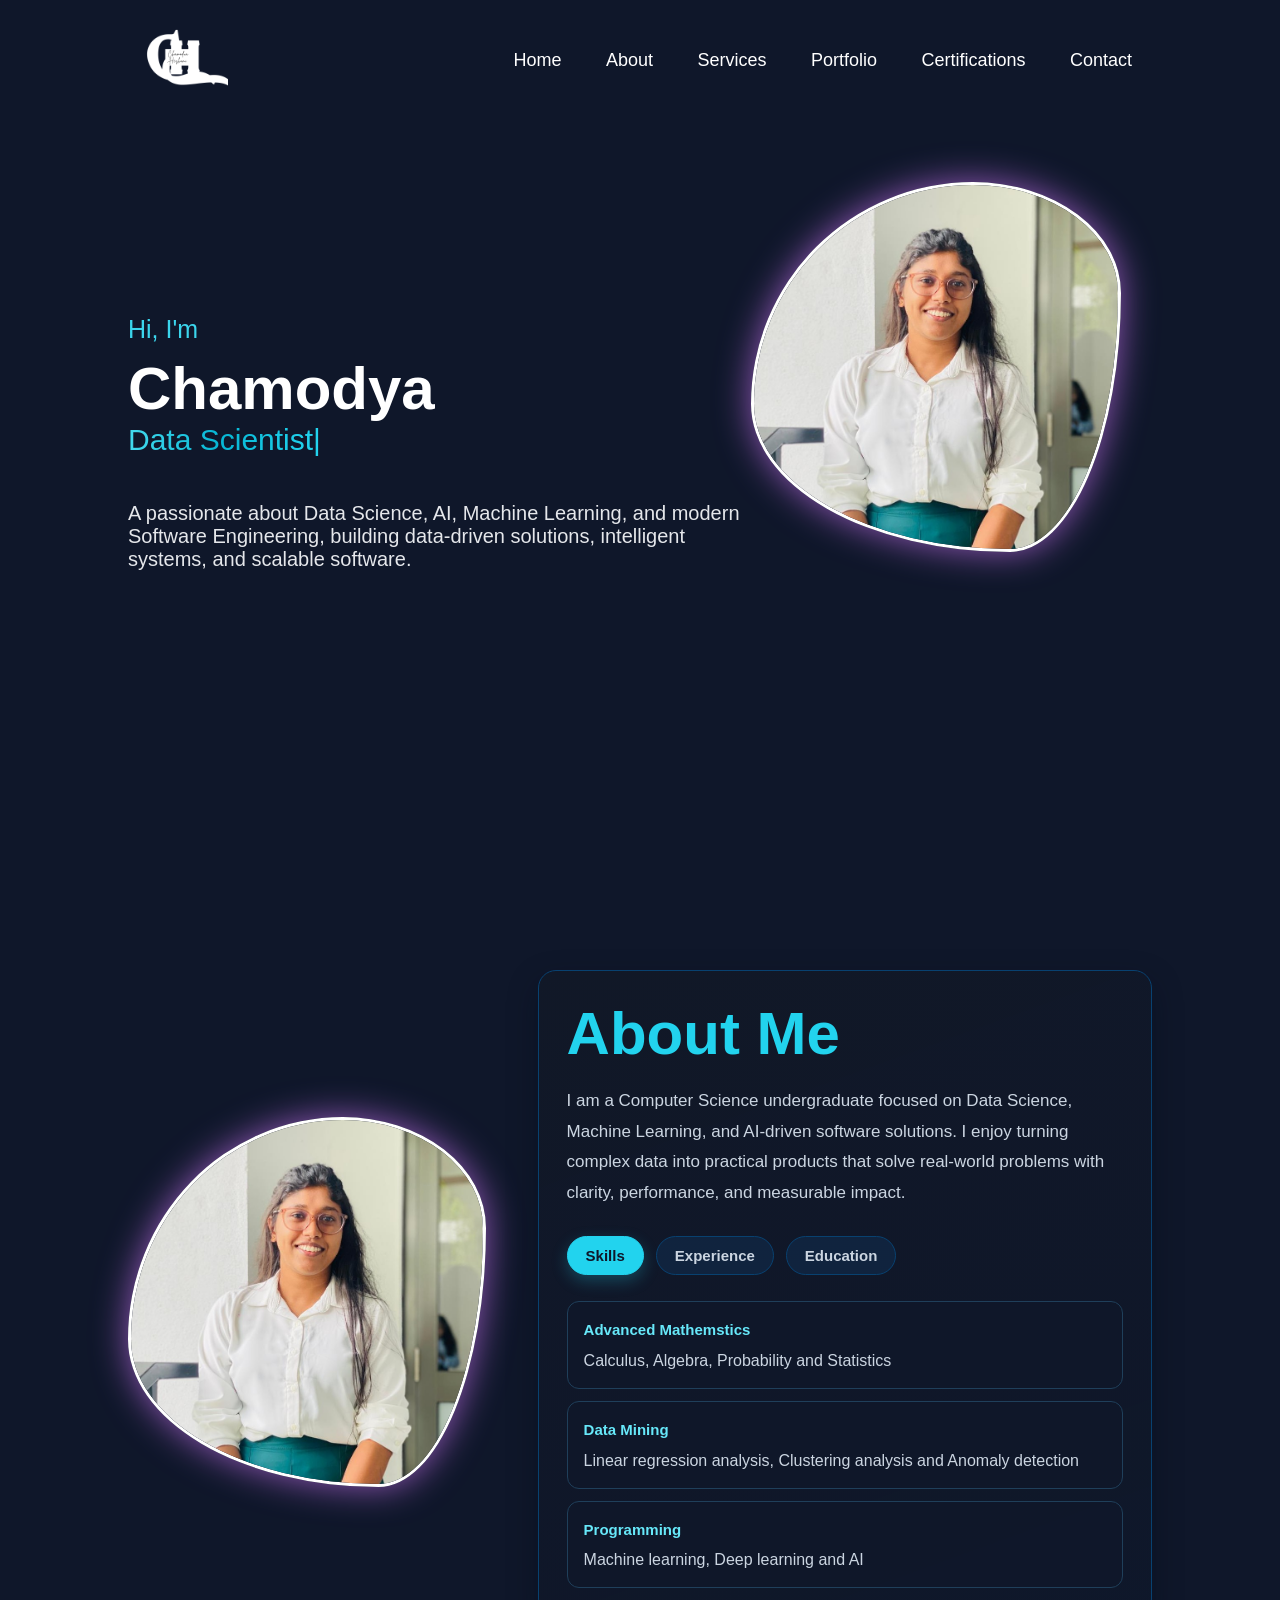
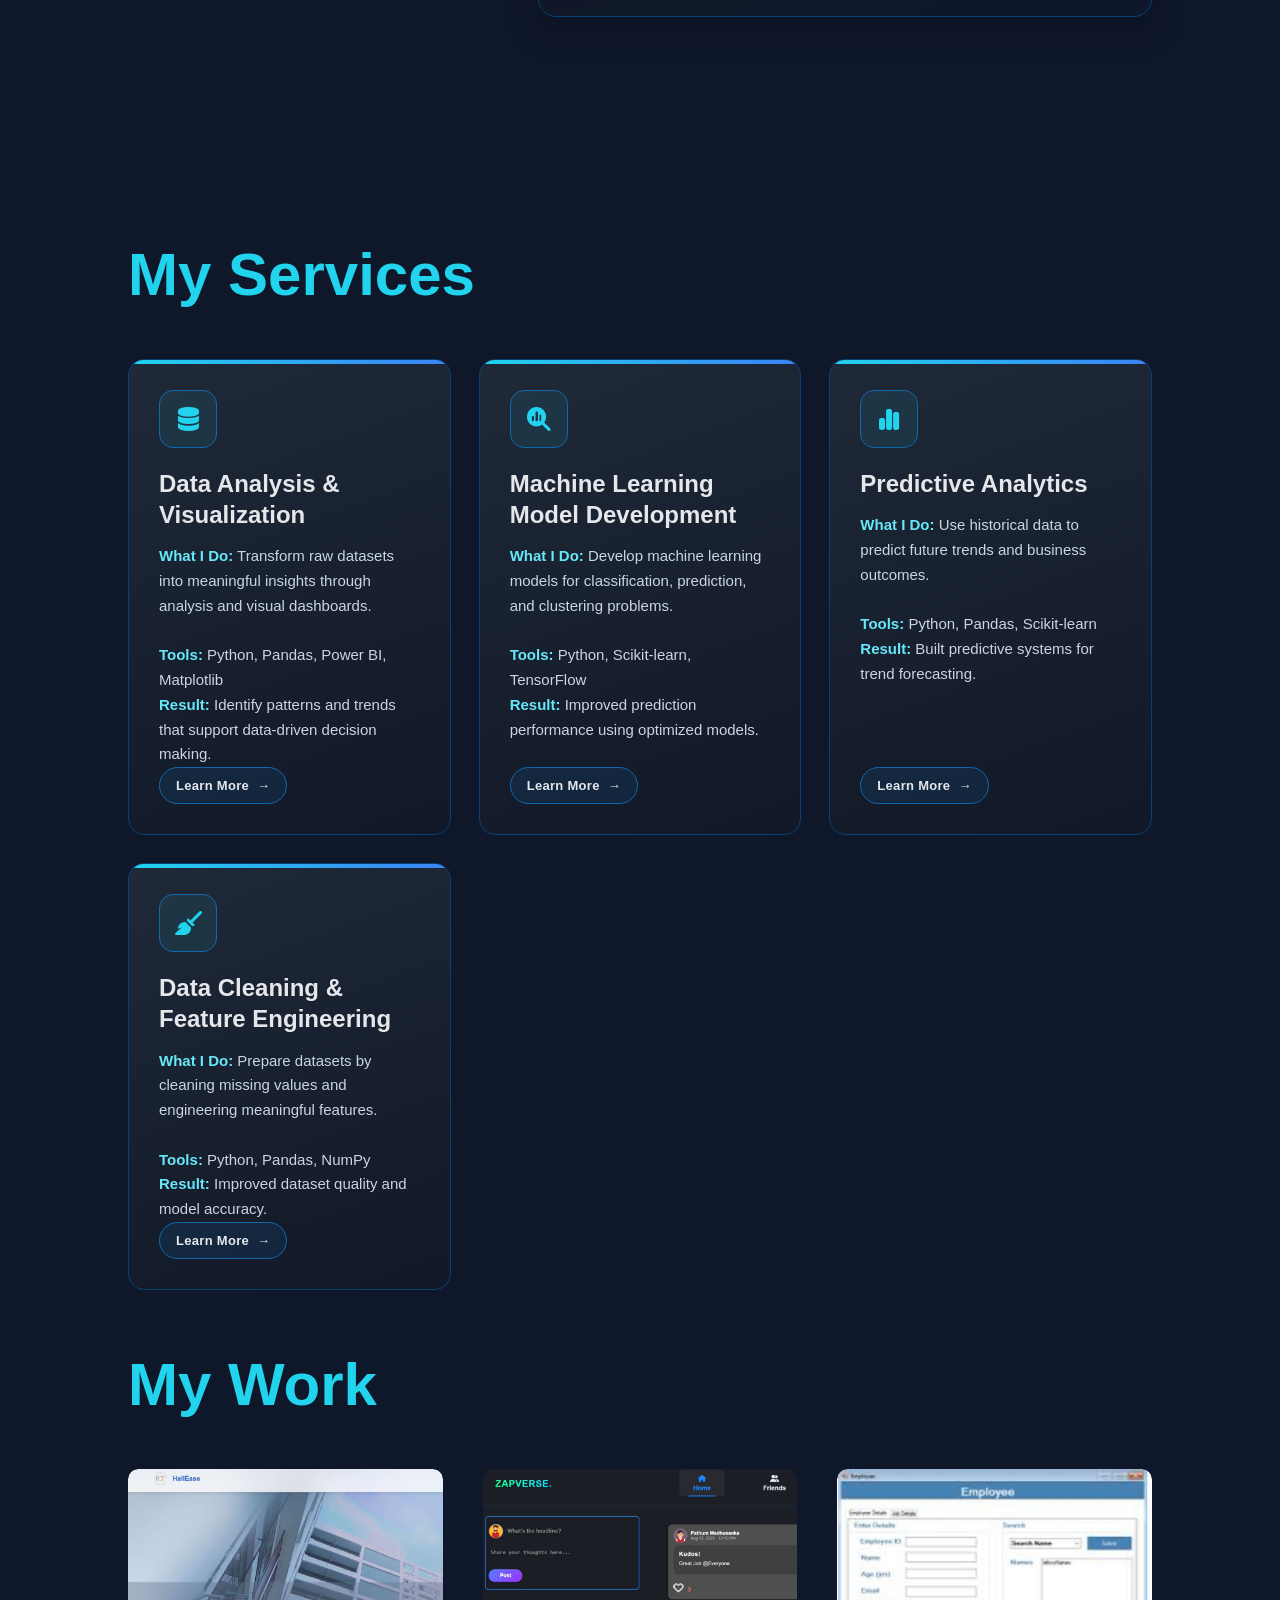
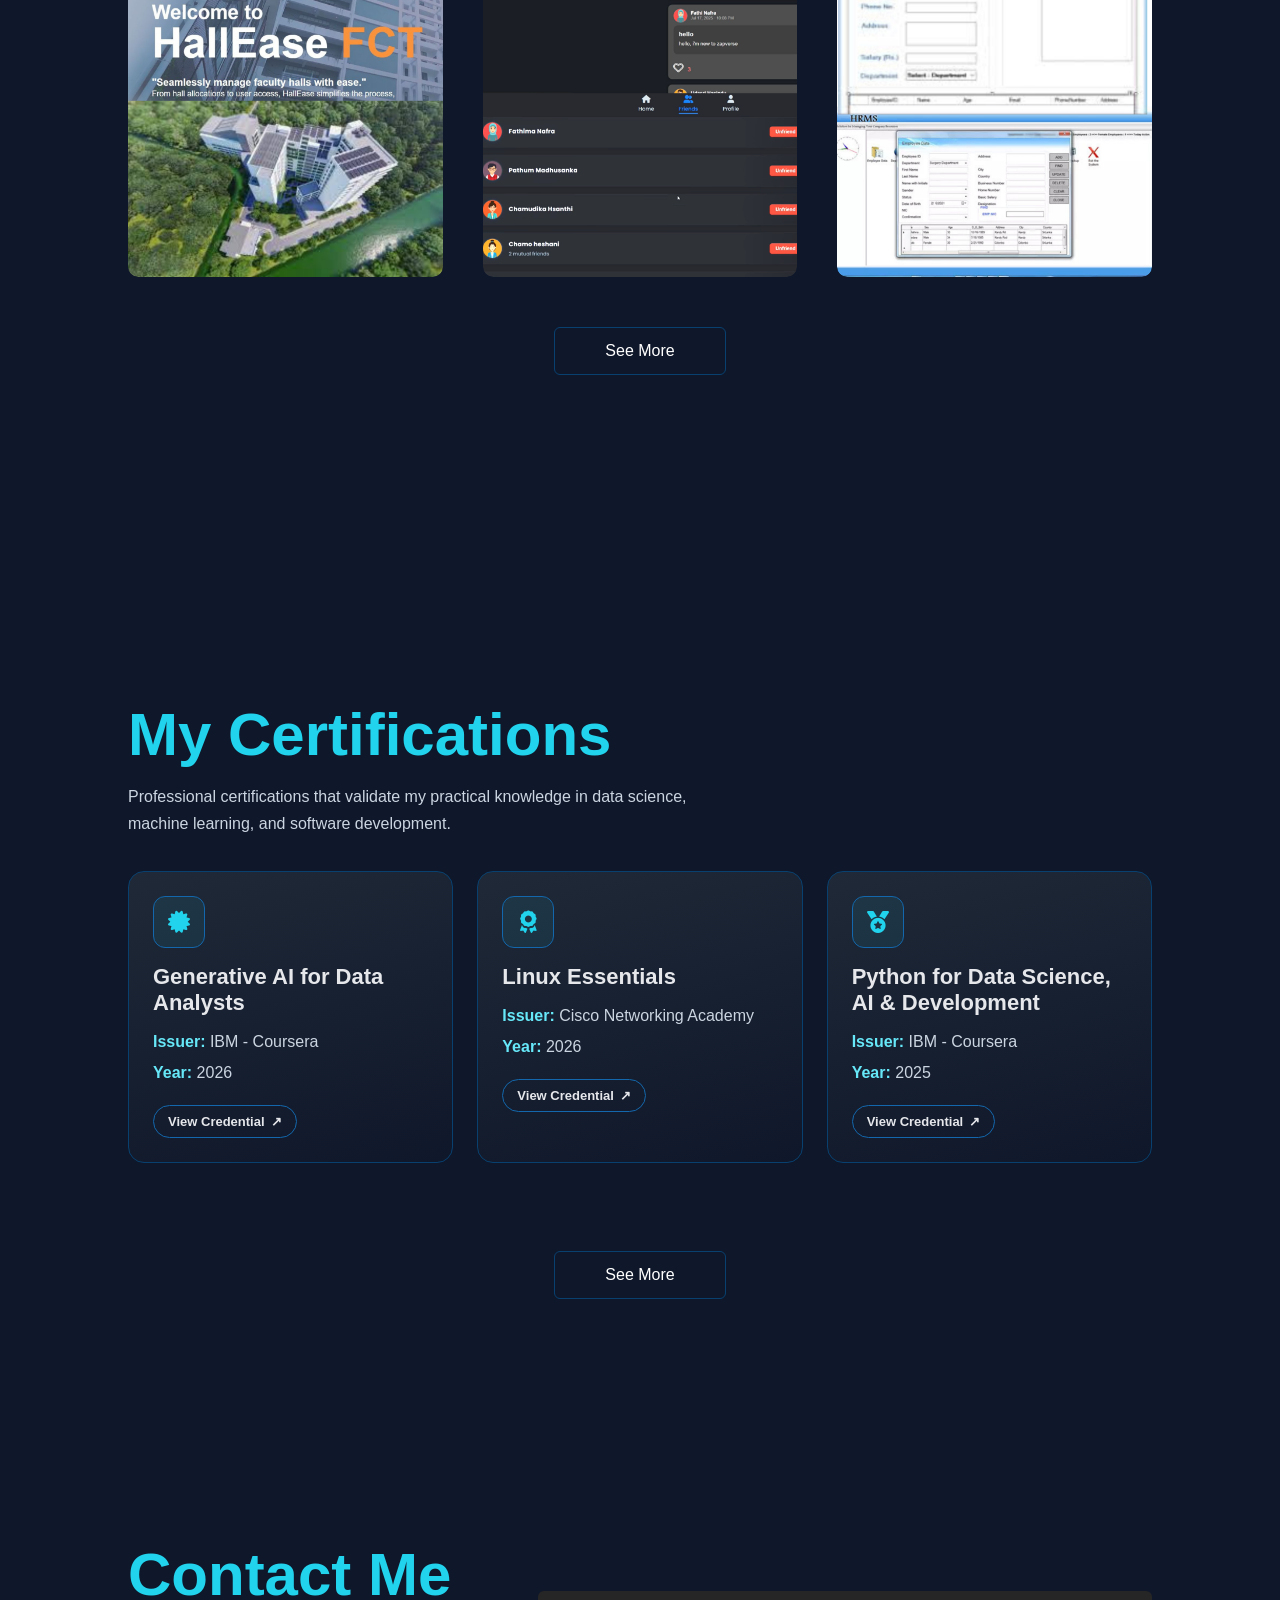
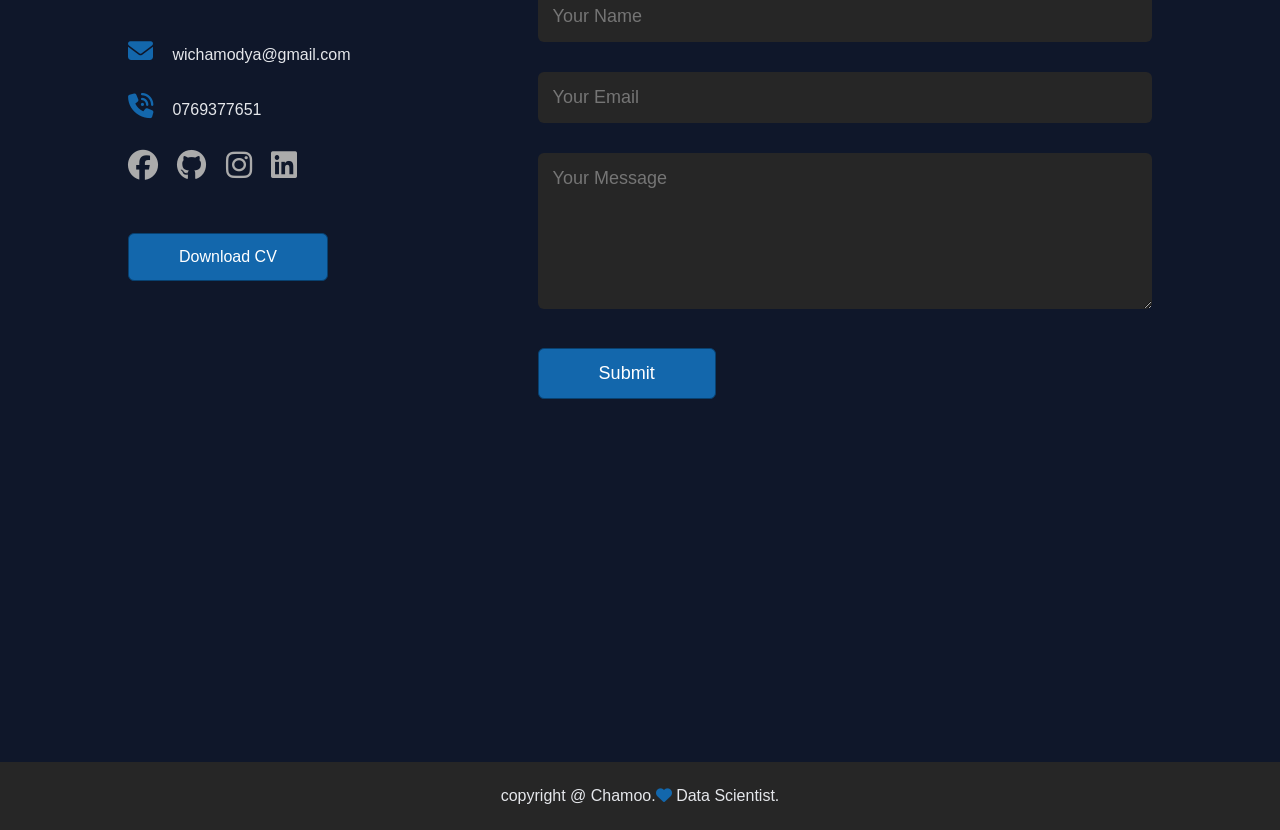
==== commit 59e19214: "Create, change certificate state" ====
--- a/index.html
+++ b/index.html
@@ -23,6 +23,7 @@
             <li><a href="#about">About</a></li>
             <li><a href="#services">Services</a></li>
             <li><a href="#portfolio">Portfolio</a></li>
+            <li><a href="#certifications">Certifications</a></li>
             <li><a href="#contact">Contact</a></li>
             <i class="fas fa-times" onclick="closemenu()"></i>
           </ul>
@@ -57,13 +58,13 @@
             <img src="image/ch.jpg" height="800" width="400" />
           </div>
           <div class="about-col-2">
-            <h1 class="sub-title">About me</h1>
+            <h1 class="sub-title">About Me</h1>
             <br />
-            <p>
-              Data scientists are a new breed of analytical data expert who have
-              the technical skills to solve complex problems and the curiosity
-              to explore what problems need to be solved. They're part
-              mathematician, part computer scientist and part trend-spotter.
+            <p class="about-summary">
+              I am a Computer Science undergraduate focused on Data Science,
+              Machine Learning, and AI-driven software solutions. I enjoy
+              turning complex data into practical products that solve real-world
+              problems with clarity, performance, and measurable impact.
             </p>
 
             <div class="tab-titles">
@@ -127,34 +128,51 @@
         <div class="services-list">
           <div>
             <i class="fa-solid fa-database"></i>
-            <h2>Data Mining</h2>
+            <h2>Data Analysis & Visualization</h2>
             <p>
-              Data mining is the process of extracting and discovering patterns
-              in large data sets involving methods at the intersection of
-              machine learning, statistics, and database systems.
-            </p>
-            <a href="#">Learn More</a>
+              <strong>What I Do:</strong> Transform raw datasets into meaningful
+              insights through analysis and visual dashboards.<br /><br />
+              <strong>Tools:</strong> Python, Pandas, Power BI, Matplotlib<br />
+              <strong>Result:</strong> Identify patterns and trends that support
+              data-driven decision making.
+            </p>
+            <a href="works.html">Learn More</a>
           </div>
           <div>
             <i class="fa-solid fa-magnifying-glass-chart"></i>
-            <h2>Data Analysis</h2>
+            <h2>Machine Learning Model Development</h2>
             <p>
-              Data analysis is the process of inspecting, cleansing,
-              transforming, and modeling data with the goal of discovering
-              useful information, informing conclusions, and supporting
-              decision-making.
-            </p>
-            <a href="#">Learn More</a>
+              <strong>What I Do:</strong> Develop machine learning models for
+              classification, prediction, and clustering problems.<br /><br />
+              <strong>Tools:</strong> Python, Scikit-learn, TensorFlow<br />
+              <strong>Result:</strong> Improved prediction performance using
+              optimized models.
+            </p>
+            <a href="works.html">Learn More</a>
           </div>
           <div>
             <i class="fa-solid fa-chart-simple"></i>
-            <h2>Predictive analytics</h2>
+            <h2>Predictive Analytics</h2>
             <p>
-              Prescriptive analytics takes predictive data to the next
-              level.Data science, advanced analytics, and machine learning
-              techniques are key to creating predictive models.
-            </p>
-            <a href="#">Learn More</a>
+              <strong>What I Do:</strong> Use historical data to predict future
+              trends and business outcomes.<br /><br />
+              <strong>Tools:</strong> Python, Pandas, Scikit-learn<br />
+              <strong>Result:</strong> Built predictive systems for trend
+              forecasting.
+            </p>
+            <a href="works.html">Learn More</a>
+          </div>
+          <div>
+            <i class="fa-solid fa-broom"></i>
+            <h2>Data Cleaning & Feature Engineering</h2>
+            <p>
+              <strong>What I Do:</strong> Prepare datasets by cleaning missing
+              values and engineering meaningful features.<br /><br />
+              <strong>Tools:</strong> Python, Pandas, NumPy<br />
+              <strong>Result:</strong> Improved dataset quality and model
+              accuracy.
+            </p>
+            <a href="works.html">Learn More</a>
           </div>
         </div>
       </div>
@@ -179,7 +197,9 @@
                 This project enhanced my teamwork, documentation, and system
                 analysis skills.
               </p>
-              <a href="#"><i class="fa-brands fa-facebook"></i></a>
+              <a href="https://github.com/zaplink/HallEase"
+                ><i class="fa-brands fa-github"></i
+              ></a>
             </div>
           </div>
 
@@ -198,7 +218,9 @@
                 discovery, offering users an intuitive way to share moments and
                 stay connected.
               </p>
-              <a href="#"><i class="fa-brands fa-facebook"></i></a>
+              <a href="https://github.com/zaplink/ZapVerse"
+                ><i class="fa-brands fa-github"></i
+              ></a>
             </div>
           </div>
 
@@ -215,11 +237,64 @@
                 programming skills and practical understanding of business
                 process automation.
               </p>
-              <a href="#"><i class="fa-brands fa-facebook"></i></a>
+              <a href="https://github.com/zaplink/LinkHR"
+                ><i class="fa-brands fa-github"></i
+              ></a>
             </div>
           </div>
         </div>
         <a href="works.html" class="btn">See More</a>
+      </div>
+    </div>
+    <!---------certifications-------->
+    <div id="certifications">
+      <div class="container">
+        <h1 class="sub-title">My Certifications</h1>
+        <p class="certifications-intro">
+          Professional certifications that validate my practical knowledge in
+          data science, machine learning, and software development.
+        </p>
+        <div class="certifications-list">
+          <article class="cert-card">
+            <i class="fa-solid fa-certificate"></i>
+            <h3>Generative AI for Data Analysts</h3>
+            <p><strong>Issuer:</strong> IBM - Coursera</p>
+            <p><strong>Year:</strong> 2026</p>
+            <a
+              href="image/cer/Coursera%20data%20analytics.pdf"
+              target="_blank"
+              rel="noopener noreferrer"
+              >View Credential</a
+            >
+          </article>
+          <article class="cert-card">
+            <i class="fa-solid fa-award"></i>
+            <h3>Linux Essentials</h3>
+            <p><strong>Issuer:</strong> Cisco Networking Academy</p>
+            <p><strong>Year:</strong> 2026</p>
+            <a
+              href="image/cer/Linux_Essentials_certificate_wichamodya-gmail-com_d1fcda62-b8f0-4096-b018-f57a83b7edf5.pdf"
+              target="_blank"
+              rel="noopener noreferrer"
+              >View Credential</a
+            >
+          </article>
+          <article class="cert-card">
+            <i class="fa-solid fa-medal"></i>
+            <h3>Python for Data Science, AI & Development</h3>
+            <p><strong>Issuer:</strong> IBM - Coursera</p>
+            <p><strong>Year:</strong> 2025</p>
+            <a
+              href="image/cer/Coursera%20python.pdf"
+              target="_blank"
+              rel="noopener noreferrer"
+              >View Credential</a
+            >
+          </article>
+        </div>
+        <div class="certifications-actions">
+          <a href="certifications.html" class="btn">See More</a>
+        </div>
       </div>
     </div>
     <!---------contact-------->
@@ -234,7 +309,7 @@
               <a href="https://facebook.com"
                 ><i class="fa-brands fa-facebook"></i
               ></a>
-              <a href="#"><i class="fa-brands fa-twitter-square"></i></a>
+              <a href="#"><i class="fa-brands fa-github"></i> </a>
               <a href="#"><i class="fa-brands fa-instagram"></i></a>
               <a href="#"><i class="fa-brands fa-linkedin"></i></a>
             </div>
--- a/style.css
+++ b/style.css
@@ -149,6 +149,10 @@
   justify-content: space-between;
   flex-wrap: wrap;
 }
+#about .row {
+  align-items: center;
+  gap: 34px;
+}
 
 .about-col-1 {
   flex-basis: 35%;
@@ -189,6 +193,21 @@
 
 .about-col-2 {
   flex-basis: 60%;
+  background: linear-gradient(
+    160deg,
+    rgba(17, 24, 39, 0.88),
+    rgba(15, 23, 42, 0.84)
+  );
+  border: 1px solid #084170;
+  border-radius: 18px;
+  padding: 28px;
+  box-shadow: 0 12px 30px rgba(2, 12, 27, 0.35);
+}
+.about-summary {
+  color: #cbd5e1;
+  line-height: 1.8;
+  font-size: 17px;
+  max-width: 62ch;
 }
 .sub-title {
   font-size: 60px;
@@ -197,41 +216,87 @@
 }
 .tab-titles {
   display: flex;
-  margin: 20px 0 40px;
+  margin: 28px 0 26px;
+  flex-wrap: wrap;
+  gap: 12px;
 }
 .tab-links {
-  margin-right: 50px;
-  font-size: 18px;
-  font-weight: 500;
+  margin-right: 0;
+  font-size: 15px;
+  font-weight: 600;
+  color: #cbd5e1;
+  background: rgba(19, 103, 172, 0.16);
+  border: 1px solid #084170;
+  border-radius: 999px;
+  padding: 10px 18px;
   cursor: pointer;
   position: relative;
+  transition:
+    color 0.3s,
+    background 0.3s,
+    border-color 0.3s,
+    transform 0.3s;
 }
 .tab-links::after {
-  content: "";
-  width: 0;
-  height: 3px;
-  background: #3bd5ec;
-  position: absolute;
-  left: 0;
-  bottom: -8px;
-  transition: 0.5s;
-}
-.tab-links.active-link::after {
-  width: 50%;
+  content: none;
+}
+.tab-links:hover {
+  color: #e5e7eb;
+  border-color: #22d3ee;
+  transform: translateY(-2px);
+}
+.tab-links.active-link {
+  color: #0f172a;
+  background: #22d3ee;
+  border-color: #22d3ee;
+  box-shadow: 0 6px 16px rgba(34, 211, 238, 0.25);
 }
 .tab-contents ul li {
   list-style: none;
-  margin: 10px 0;
+  margin: 0;
+  background: rgba(15, 23, 42, 0.75);
+  border: 1px solid #1f3f5a;
+  border-radius: 12px;
+  padding: 14px 16px;
+  line-height: 1.7;
+  color: #cbd5e1;
+  transition:
+    transform 0.3s,
+    border-color 0.3s,
+    background 0.3s;
+}
+.tab-contents ul li:hover {
+  transform: translateY(-3px);
+  border-color: #22d3ee;
+  background: rgba(2, 132, 199, 0.12);
 }
 .tab-contents ul li span {
-  color: #3bd5ec;
-  font-size: 14px;
+  color: #67e8f9;
+  font-size: 15px;
+  font-weight: 600;
+  display: inline-block;
+  margin-bottom: 4px;
 }
 .tab-contents {
   display: none;
+  animation: fade-in-up 0.35s ease;
 }
 .tab-contents.active-tab {
   display: block;
+}
+.tab-contents ul {
+  display: grid;
+  gap: 12px;
+}
+@keyframes fade-in-up {
+  from {
+    opacity: 0;
+    transform: translateY(8px);
+  }
+  to {
+    opacity: 1;
+    transform: translateY(0);
+  }
 }
 /*---------Services--------*/
 #services {
@@ -240,39 +305,97 @@
 }
 .services-list {
   display: grid;
-  grid-template-columns: repeat(auto-fit, minmax(250px, 1fr));
-  grid-gap: 40px;
+  grid-template-columns: repeat(auto-fit, minmax(270px, 1fr));
+  grid-gap: 28px;
   margin-top: 50px;
 }
-.services-list div {
-  background: #262626;
-  padding: 40px;
+.services-list > div {
+  background: linear-gradient(160deg, #1f2937 0%, #111827 100%);
+  border: 1px solid #084170;
+  padding: 30px;
+  font-size: 15px;
+  font-weight: 400;
+  border-radius: 16px;
+  position: relative;
+  overflow: hidden;
+  display: flex;
+  flex-direction: column;
+  transition:
+    transform 0.35s,
+    border-color 0.35s,
+    box-shadow 0.35s;
+}
+.services-list > div::before {
+  content: "";
+  position: absolute;
+  top: 0;
+  left: 0;
+  width: 100%;
+  height: 4px;
+  background: linear-gradient(90deg, #22d3ee, #3b82f6);
+}
+.services-list > div i {
+  width: 58px;
+  height: 58px;
+  border-radius: 14px;
+  border: 1px solid #1367ac;
+  color: #22d3ee;
+  background: rgba(34, 211, 238, 0.08);
+  display: inline-flex;
+  align-items: center;
+  justify-content: center;
+  font-size: 24px;
+  margin-bottom: 20px;
+}
+.services-list > div h2 {
+  font-size: 24px;
+  line-height: 1.3;
+  font-weight: 600;
+  color: #e5e7eb;
+  margin-bottom: 14px;
+}
+.services-list > div p {
+  color: #cbd5e1;
+  line-height: 1.65;
+}
+.services-list > div p strong {
+  color: #67e8f9;
+  font-weight: 600;
+}
+.services-list > div a {
+  margin-top: auto;
+  align-self: flex-start;
+  text-decoration: none;
+  color: #e5e7eb;
   font-size: 13px;
-  font-weight: 300;
-  border-radius: 10px;
+  font-weight: 600;
+  letter-spacing: 0.3px;
+  display: inline-flex;
+  align-items: center;
+  gap: 8px;
+  padding: 10px 16px;
+  border-radius: 999px;
+  border: 1px solid #1367ac;
+  background: rgba(19, 103, 172, 0.15);
   transition:
-    background 0.5s,
-    transform 0.5s;
-}
-.services-list div i {
-  font-size: 50px;
-  margin-bottom: 30px;
-}
-.services-list div h2 {
-  font-size: 30px;
-  font-weight: 500;
-  margin-bottom: 15px;
-}
-.services-list div a {
-  text-decoration: none;
-  color: #fff;
-  font-size: 12px;
-  margin-top: 20px;
-  display: inline-block;
-}
-.services-list div:hover {
-  background: #6fc5df;
-  transform: translateY(-10px);
+    background 0.35s,
+    color 0.35s,
+    border-color 0.35s,
+    transform 0.35s;
+}
+.services-list > div a::after {
+  content: "→";
+}
+.services-list > div:hover {
+  transform: translateY(-8px);
+  border-color: #22d3ee;
+  box-shadow: 0 12px 28px rgba(34, 211, 238, 0.16);
+}
+.services-list > div:hover a {
+  background: #22d3ee;
+  color: #0f172a;
+  border-color: #22d3ee;
+  transform: translateY(-1px);
 }
 /*---------Portfolio-----------*/
 #portfolio {
@@ -352,6 +475,227 @@
   background: #6fc5df;
 }
 
+/*---------Certifications-----------*/
+#certifications {
+  padding: 60px 0;
+  min-height: var(--screen-height);
+}
+
+.certifications-intro {
+  margin-top: 14px;
+  color: #cbd5e1;
+  max-width: 68ch;
+  line-height: 1.7;
+}
+
+.certifications-list {
+  margin-top: 34px;
+  display: grid;
+  grid-template-columns: repeat(auto-fit, minmax(260px, 1fr));
+  gap: 24px;
+}
+
+.certifications-actions {
+  display: flex;
+  justify-content: center;
+  margin-top: 38px;
+}
+
+.cert-card {
+  background: linear-gradient(165deg, #1f2937 0%, #0f172a 100%);
+  border: 1px solid #084170;
+  border-radius: 16px;
+  padding: 24px;
+  transition:
+    transform 0.35s,
+    border-color 0.35s,
+    box-shadow 0.35s;
+}
+
+.cert-card i {
+  width: 52px;
+  height: 52px;
+  border-radius: 12px;
+  border: 1px solid #1367ac;
+  display: inline-flex;
+  align-items: center;
+  justify-content: center;
+  color: #22d3ee;
+  background: rgba(34, 211, 238, 0.08);
+  font-size: 22px;
+  margin-bottom: 16px;
+}
+
+.cert-card h3 {
+  color: #e5e7eb;
+  font-size: 22px;
+  margin-bottom: 12px;
+}
+
+.cert-card p {
+  color: #cbd5e1;
+  line-height: 1.7;
+  margin-bottom: 4px;
+}
+
+.cert-card p strong {
+  color: #67e8f9;
+}
+
+.cert-card a {
+  display: inline-flex;
+  align-items: center;
+  gap: 6px;
+  margin-top: 14px;
+  text-decoration: none;
+  color: #e5e7eb;
+  border: 1px solid #1367ac;
+  border-radius: 999px;
+  padding: 8px 14px;
+  font-size: 13px;
+  font-weight: 600;
+  transition:
+    background 0.35s,
+    color 0.35s,
+    border-color 0.35s;
+}
+
+.cert-card a::after {
+  content: "↗";
+}
+
+.cert-card:hover {
+  transform: translateY(-7px);
+  border-color: #22d3ee;
+  box-shadow: 0 14px 28px rgba(34, 211, 238, 0.16);
+}
+
+.cert-card:hover a {
+  background: #22d3ee;
+  color: #0f172a;
+  border-color: #22d3ee;
+}
+
+#all-certifications {
+  padding: 80px 0;
+  min-height: var(--screen-height);
+}
+
+body.works-page #all-certifications {
+  min-height: auto;
+  flex: 1;
+}
+
+#all-certifications .certifications-list {
+  margin-top: 30px;
+}
+
+#all-certifications .cert-card {
+  height: 100%;
+}
+
+#all-certifications .detailed-work-list {
+  grid-template-columns: repeat(auto-fit, minmax(300px, 1fr));
+  gap: 24px;
+}
+
+#all-certifications .detailed-work {
+  background: linear-gradient(165deg, #1f2937 0%, #0f172a 100%);
+  border-radius: 16px;
+  border: 1px solid #084170;
+}
+
+#all-certifications .detailed-work-content {
+  padding: 24px;
+}
+
+#all-certifications .certificate-title {
+  display: flex;
+  align-items: center;
+  gap: 12px;
+  margin-bottom: 12px;
+}
+
+#all-certifications .certificate-title i {
+  width: 42px;
+  height: 42px;
+  border-radius: 10px;
+  border: 1px solid #1367ac;
+  color: #22d3ee;
+  background: rgba(34, 211, 238, 0.08);
+  display: inline-flex;
+  align-items: center;
+  justify-content: center;
+  font-size: 18px;
+  flex-shrink: 0;
+}
+
+#all-certifications .detailed-work-content h3 {
+  margin: 0;
+  color: #e5e7eb;
+  font-size: 21px;
+  line-height: 1.35;
+}
+
+#all-certifications .detailed-work-content p {
+  color: #cbd5e1;
+  margin-bottom: 14px;
+}
+
+#all-certifications .certificate-meta {
+  list-style: none;
+  padding: 0;
+  margin: 0;
+  display: grid;
+  gap: 8px;
+}
+
+#all-certifications .certificate-meta li {
+  padding: 10px 12px;
+  border-radius: 10px;
+  border: 1px solid #1f3f5a;
+  background: rgba(15, 23, 42, 0.7);
+  color: #cbd5e1;
+  line-height: 1.5;
+}
+
+#all-certifications .certificate-meta li strong {
+  color: #67e8f9;
+}
+
+#all-certifications .credential-note {
+  margin-top: 12px;
+  margin-bottom: 0;
+  font-size: 14px;
+  color: #9ca3af;
+  font-style: italic;
+}
+
+#all-certifications .credential-link {
+  display: inline-flex;
+  align-items: center;
+  margin-top: 12px;
+  text-decoration: none;
+  color: #e5e7eb;
+  border: 1px solid #1367ac;
+  border-radius: 999px;
+  padding: 8px 14px;
+  font-size: 13px;
+  font-weight: 600;
+  transition:
+    background 0.35s,
+    color 0.35s,
+    border-color 0.35s,
+    transform 0.3s;
+}
+
+#all-certifications .credential-link:hover {
+  background: #22d3ee;
+  color: #0f172a;
+  border-color: #22d3ee;
+  transform: translateY(-2px);
+}
+
 /*---------All works page-----------*/
 #all-works {
   padding: 80px 0;
@@ -586,12 +930,16 @@
   .contact-right {
     flex-basis: 100%;
   }
+  .about-col-2 {
+    padding: 24px;
+  }
   .about-col-1,
   .contact-left {
     margin-bottom: 30px;
   }
   .services-list,
-  .work-list {
+  .work-list,
+  .certifications-list {
     grid-template-columns: repeat(2, minmax(220px, 1fr));
     grid-gap: 28px;
   }
@@ -686,35 +1034,65 @@
   .about-col-2 {
     font-size: 15px;
     line-height: 1.6;
+    padding: 20px;
+    border-radius: 14px;
+  }
+  .about-summary {
+    font-size: 15px;
+    line-height: 1.7;
   }
   .tab-titles {
-    flex-wrap: wrap;
-    gap: 14px;
-    margin: 20px 0 30px;
+    gap: 10px;
+    margin: 20px 0 24px;
   }
   .tab-links {
-    font-size: 16px;
-    margin-right: 0;
+    font-size: 14px;
+    padding: 8px 14px;
   }
   #services,
+  #certifications,
   #portfolio,
   #contact {
     padding: 40px 0;
   }
   .services-list,
-  .work-list {
+  .work-list,
+  .certifications-list {
     grid-template-columns: 1fr;
     grid-gap: 22px;
     margin-top: 30px;
   }
-  .services-list div {
+  .cert-card {
+    padding: 20px;
+  }
+
+  #all-certifications .detailed-work-content {
+    padding: 20px;
+  }
+
+  #all-certifications .detailed-work-content h3 {
+    font-size: 19px;
+  }
+
+  #all-certifications .certificate-title i {
+    width: 38px;
+    height: 38px;
+    font-size: 16px;
+  }
+
+  .cert-card h3 {
+    font-size: 20px;
+  }
+  .services-list > div {
     padding: 24px;
   }
-  .services-list div h2 {
+  .services-list > div h2 {
     font-size: 24px;
   }
-  .services-list div i {
-    font-size: 40px;
+  .services-list > div i {
+    width: 50px;
+    height: 50px;
+    font-size: 20px;
     margin-bottom: 18px;
   }
   .layer {
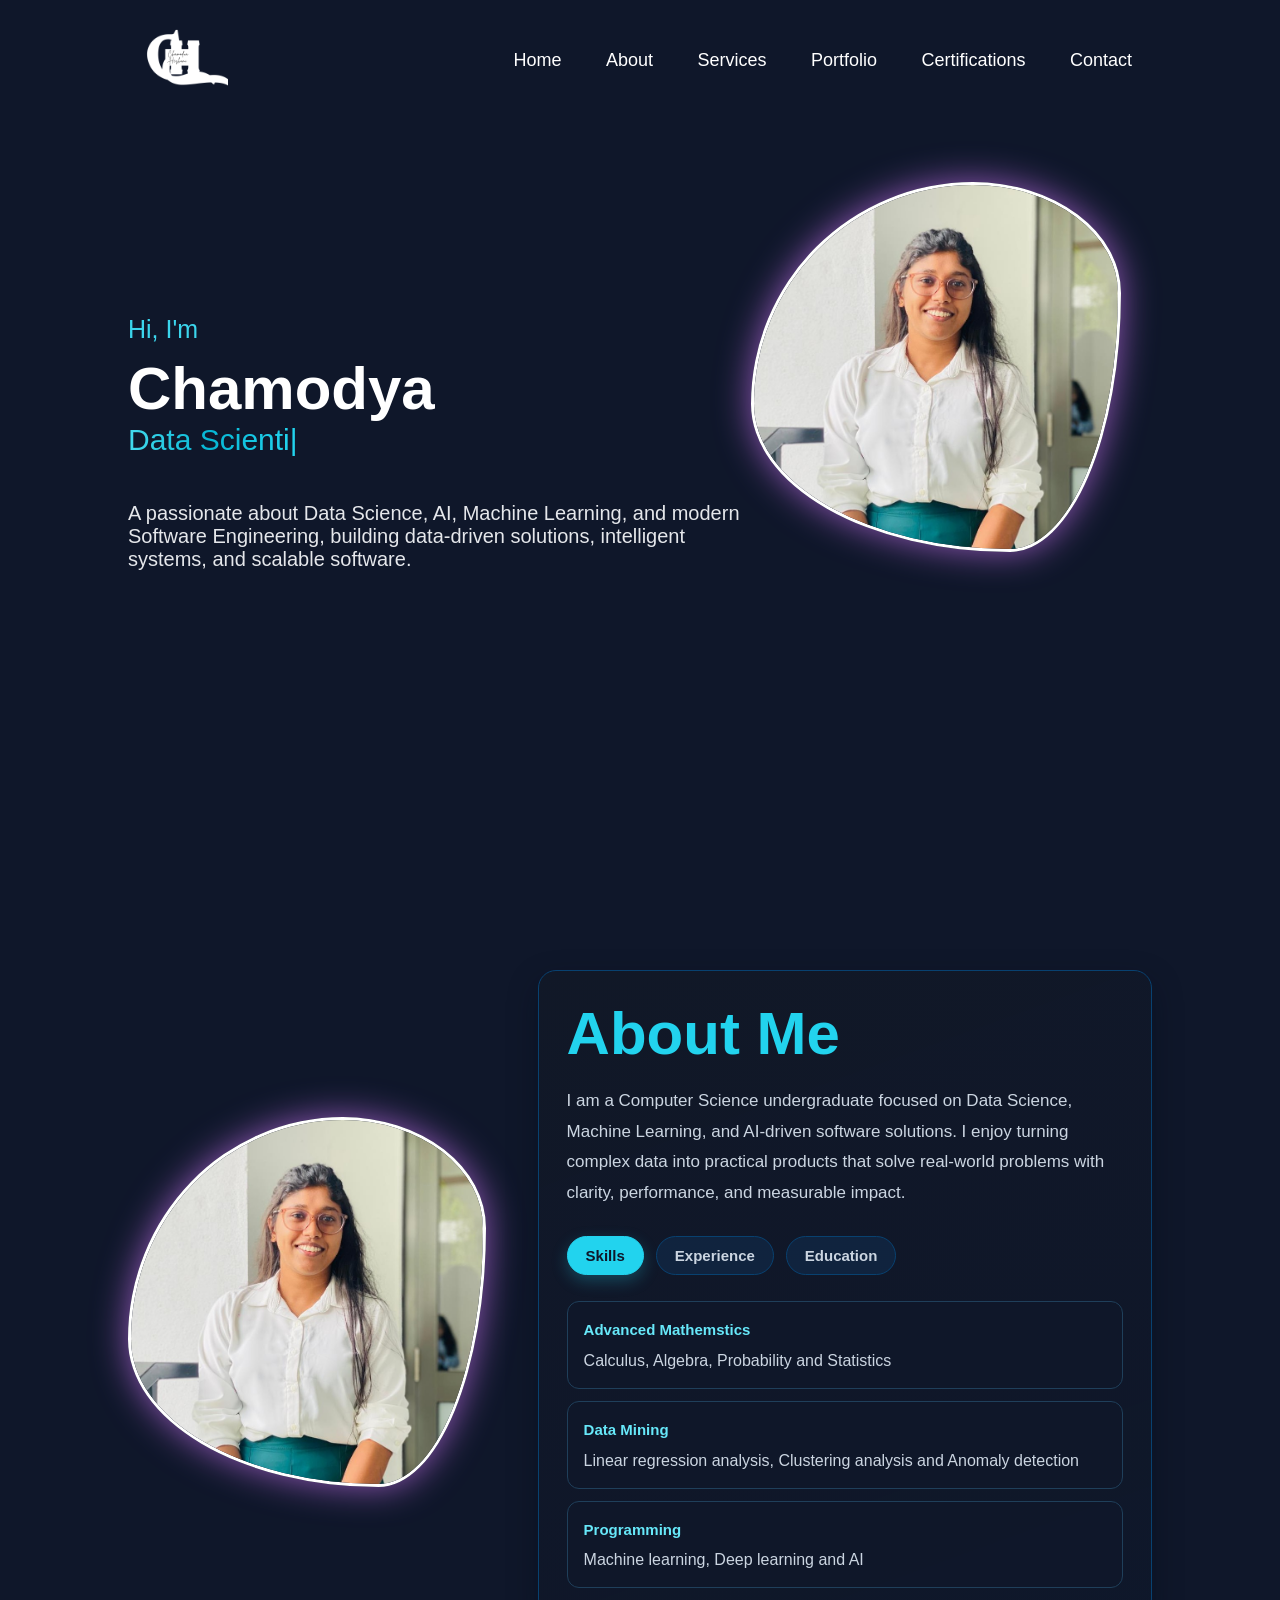
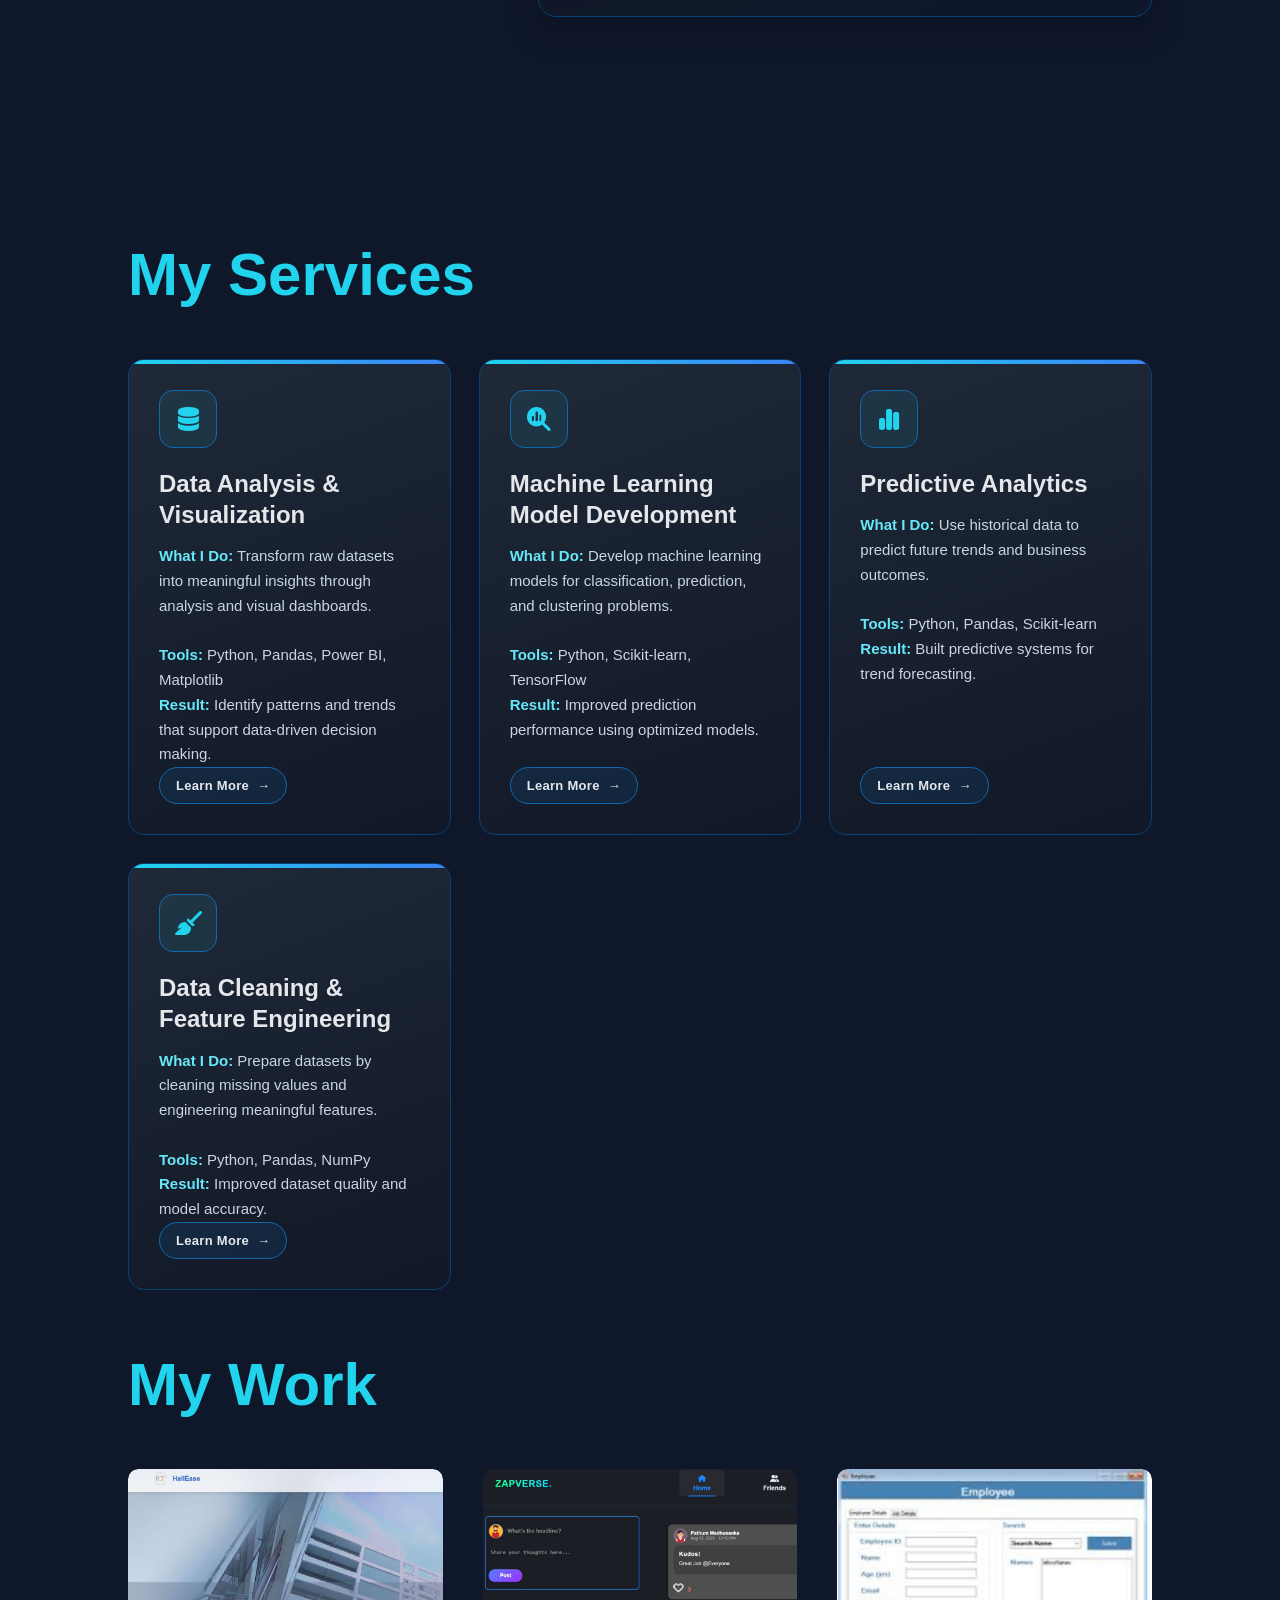
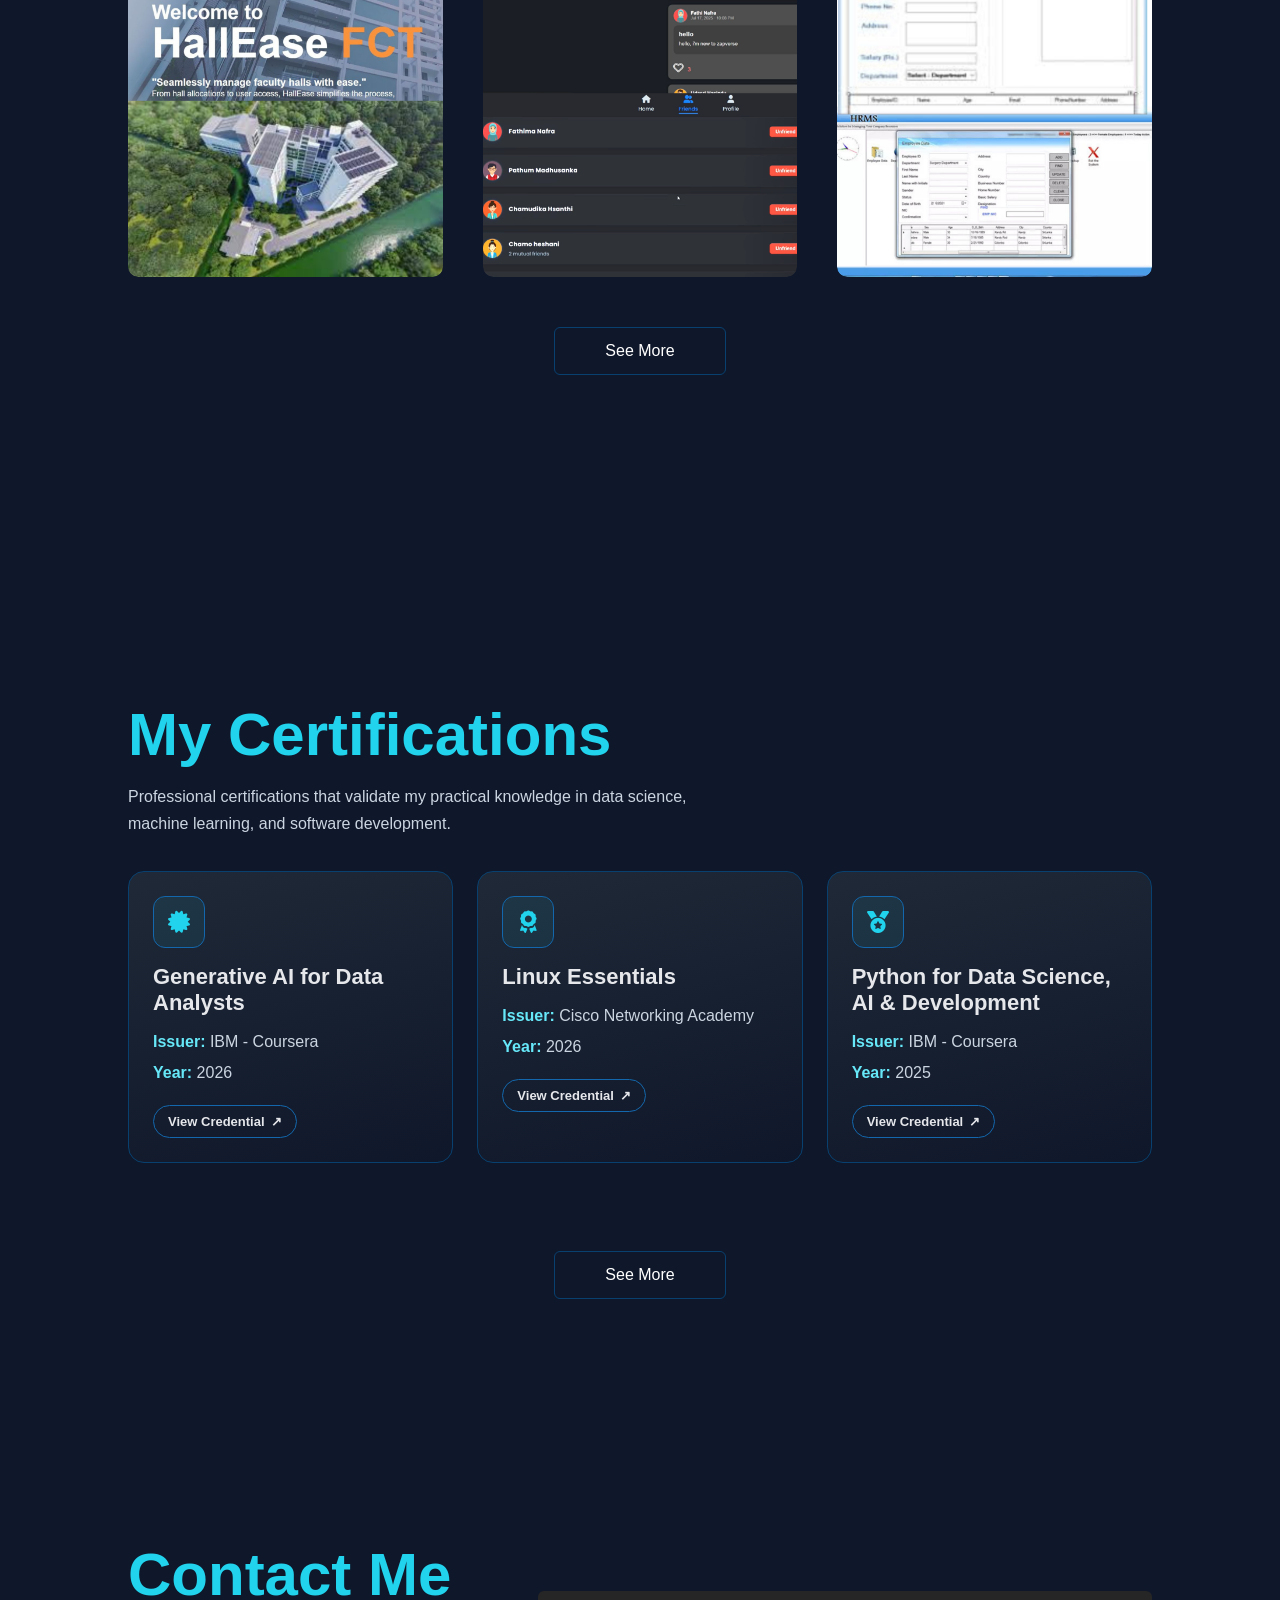
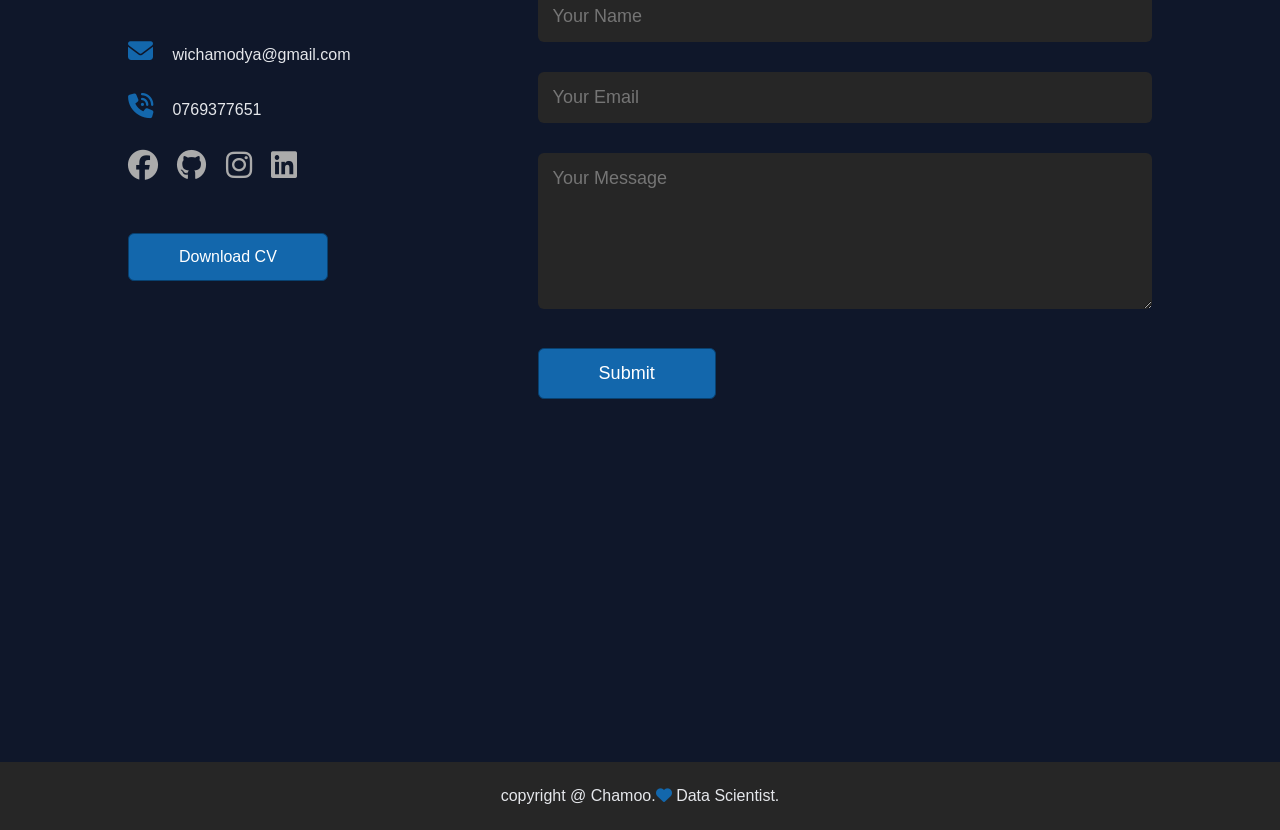
==== commit 83a127ea: "Edit few things" ====
--- a/index.html
+++ b/index.html
@@ -111,10 +111,13 @@
             <div class="tab-contents" id="education">
               <ul>
                 <li>
-                  <span>Internal Degree</span><br />Bachelor of Science in
-                  Computer Science
-                </li>
-                <li><span>External Degree</span><br />HR Mangement</li>
+                  <span>Degree in Bachelor of Science in Computer Science</span
+                  ><br />University of Kelaniya
+                </li>
+                <li>
+                  <span>A/L in Physical Science</span><br />Mahinda Rajapakse
+                  College, Matara
+                </li>
               </ul>
             </div>
           </div>
@@ -309,9 +312,16 @@
               <a href="https://facebook.com"
                 ><i class="fa-brands fa-facebook"></i
               ></a>
-              <a href="#"><i class="fa-brands fa-github"></i> </a>
-              <a href="#"><i class="fa-brands fa-instagram"></i></a>
-              <a href="#"><i class="fa-brands fa-linkedin"></i></a>
+              <a href="https://github.com/chamodyaaa"
+                ><i class="fa-brands fa-github"></i>
+              </a>
+              <a href="https://www.instagram.com/?hl=en"
+                ><i class="fa-brands fa-instagram"></i
+              ></a>
+              <a
+                href="https://www.linkedin.com/in/chamodya-wijesuriya-a52b76295?utm_source=share_via&utm_content=profile&utm_medium=member_ios"
+                ><i class="fa-brands fa-linkedin"></i
+              ></a>
             </div>
             <a href="image/CV.pdf" download class="btn btn2">Download CV</a>
           </div>
--- a/style.css
+++ b/style.css
@@ -860,6 +860,15 @@
 .btn.btn2 {
   display: inline-block;
   background: #1367ac;
+  transition:
+    background 0.5s,
+    transform 0.3s,
+    box-shadow 0.3s;
+}
+.contact-left .btn2:hover,
+.contact-right form .btn2:hover {
+  transform: translateY(-5px);
+  box-shadow: 0 10px 18px rgba(19, 103, 172, 0.35);
 }
 .contact-right form {
   width: 100%;
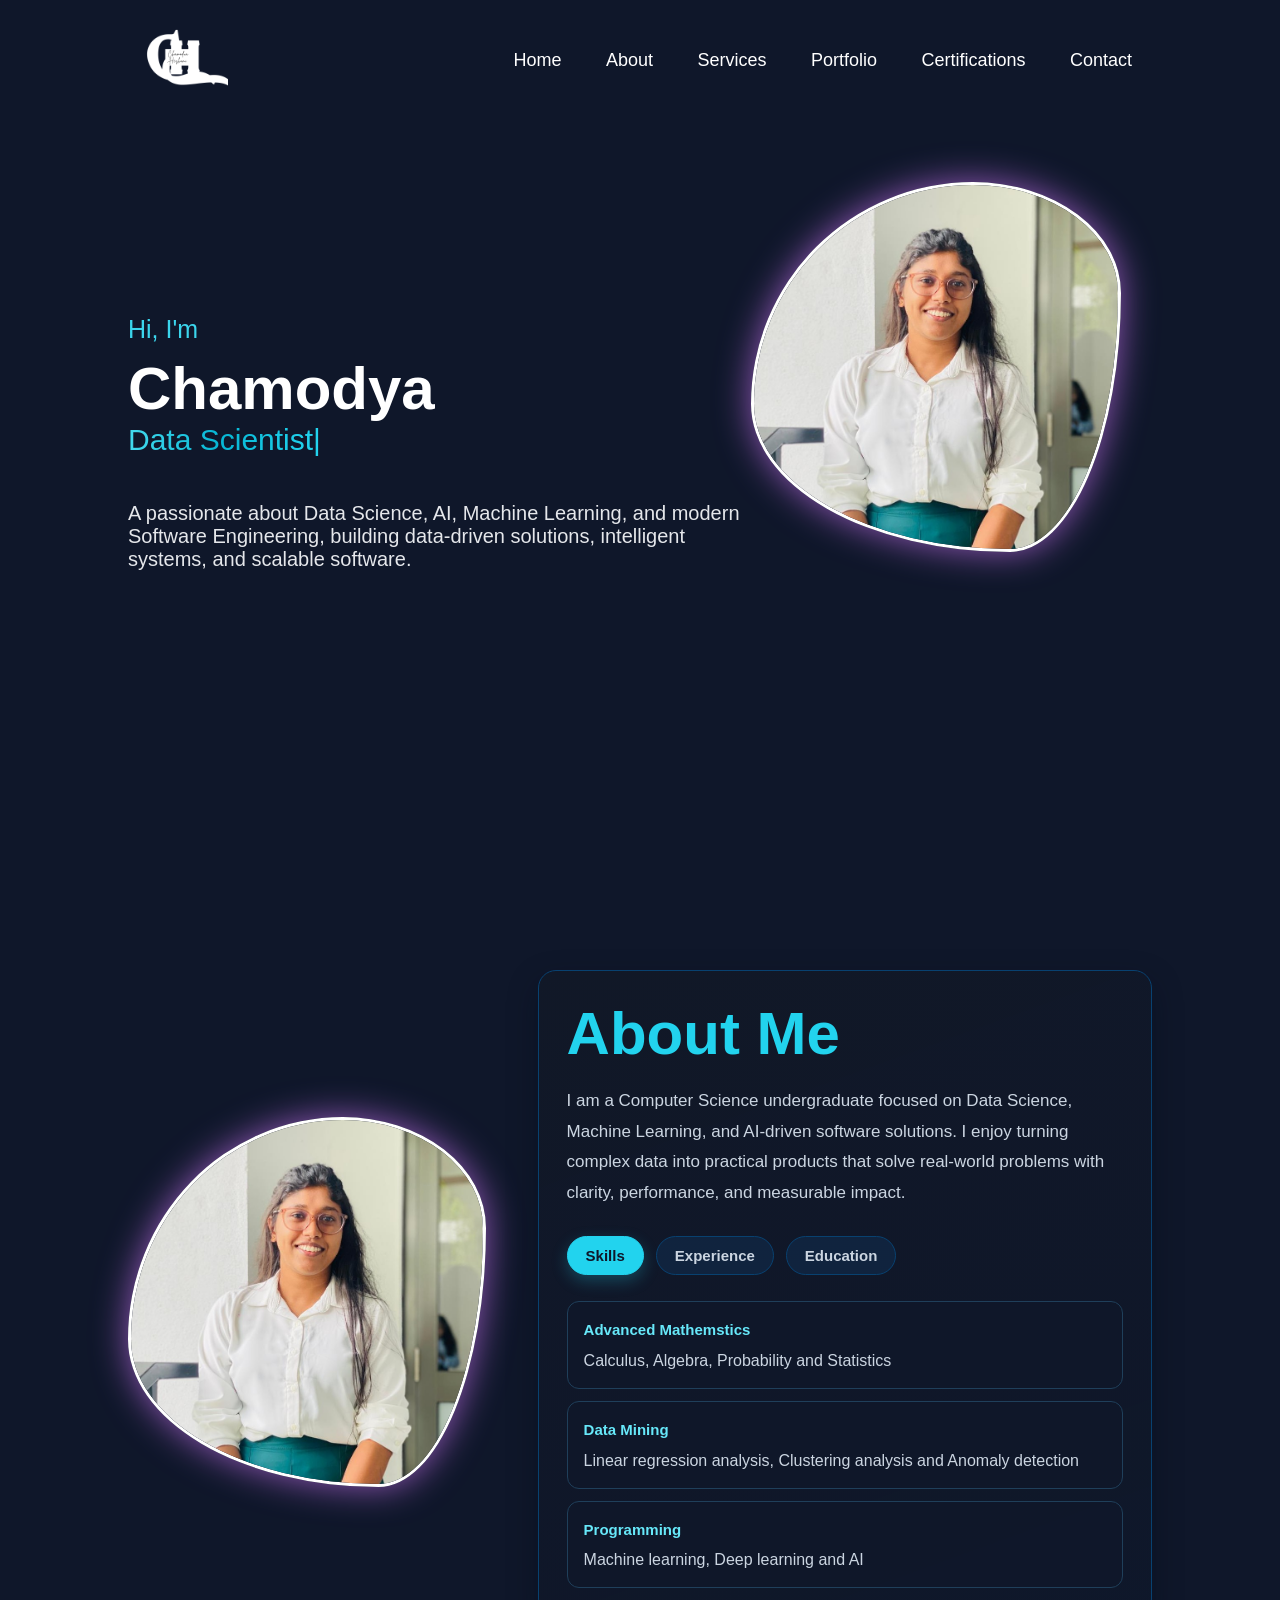
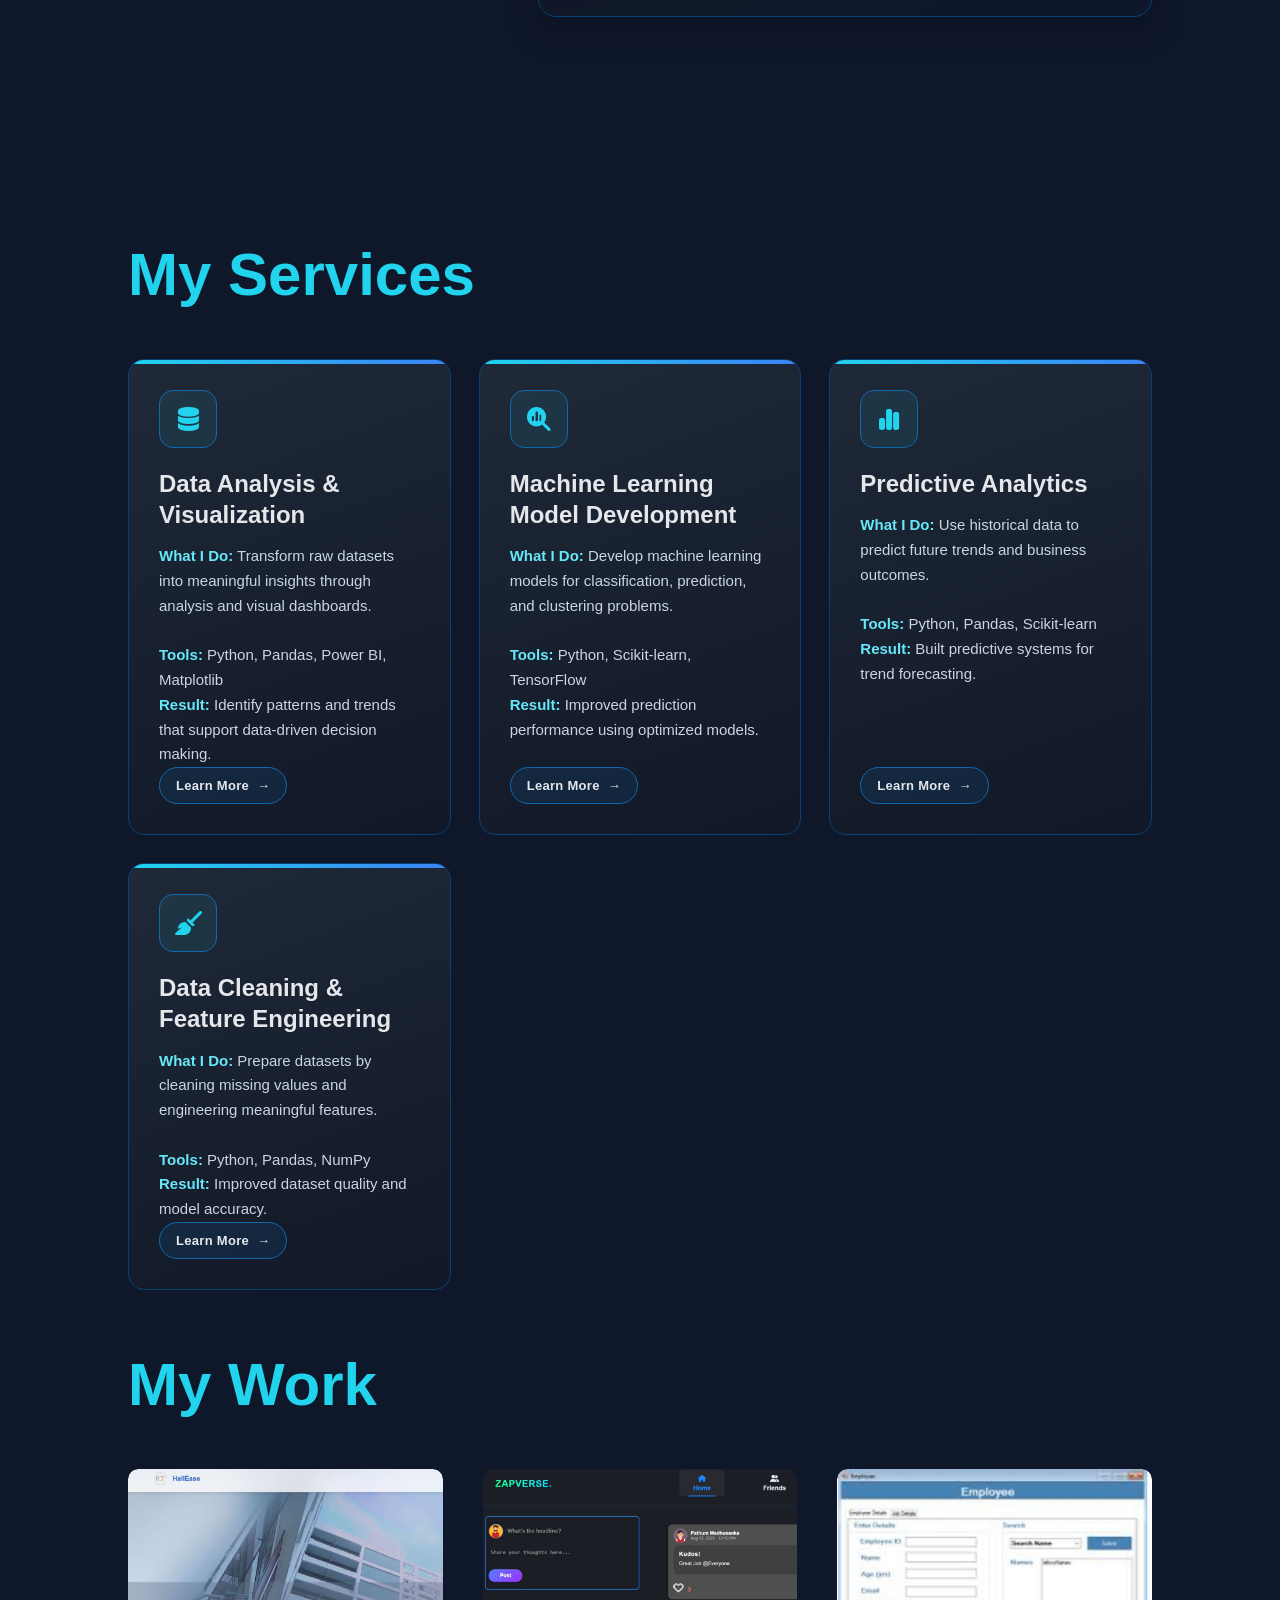
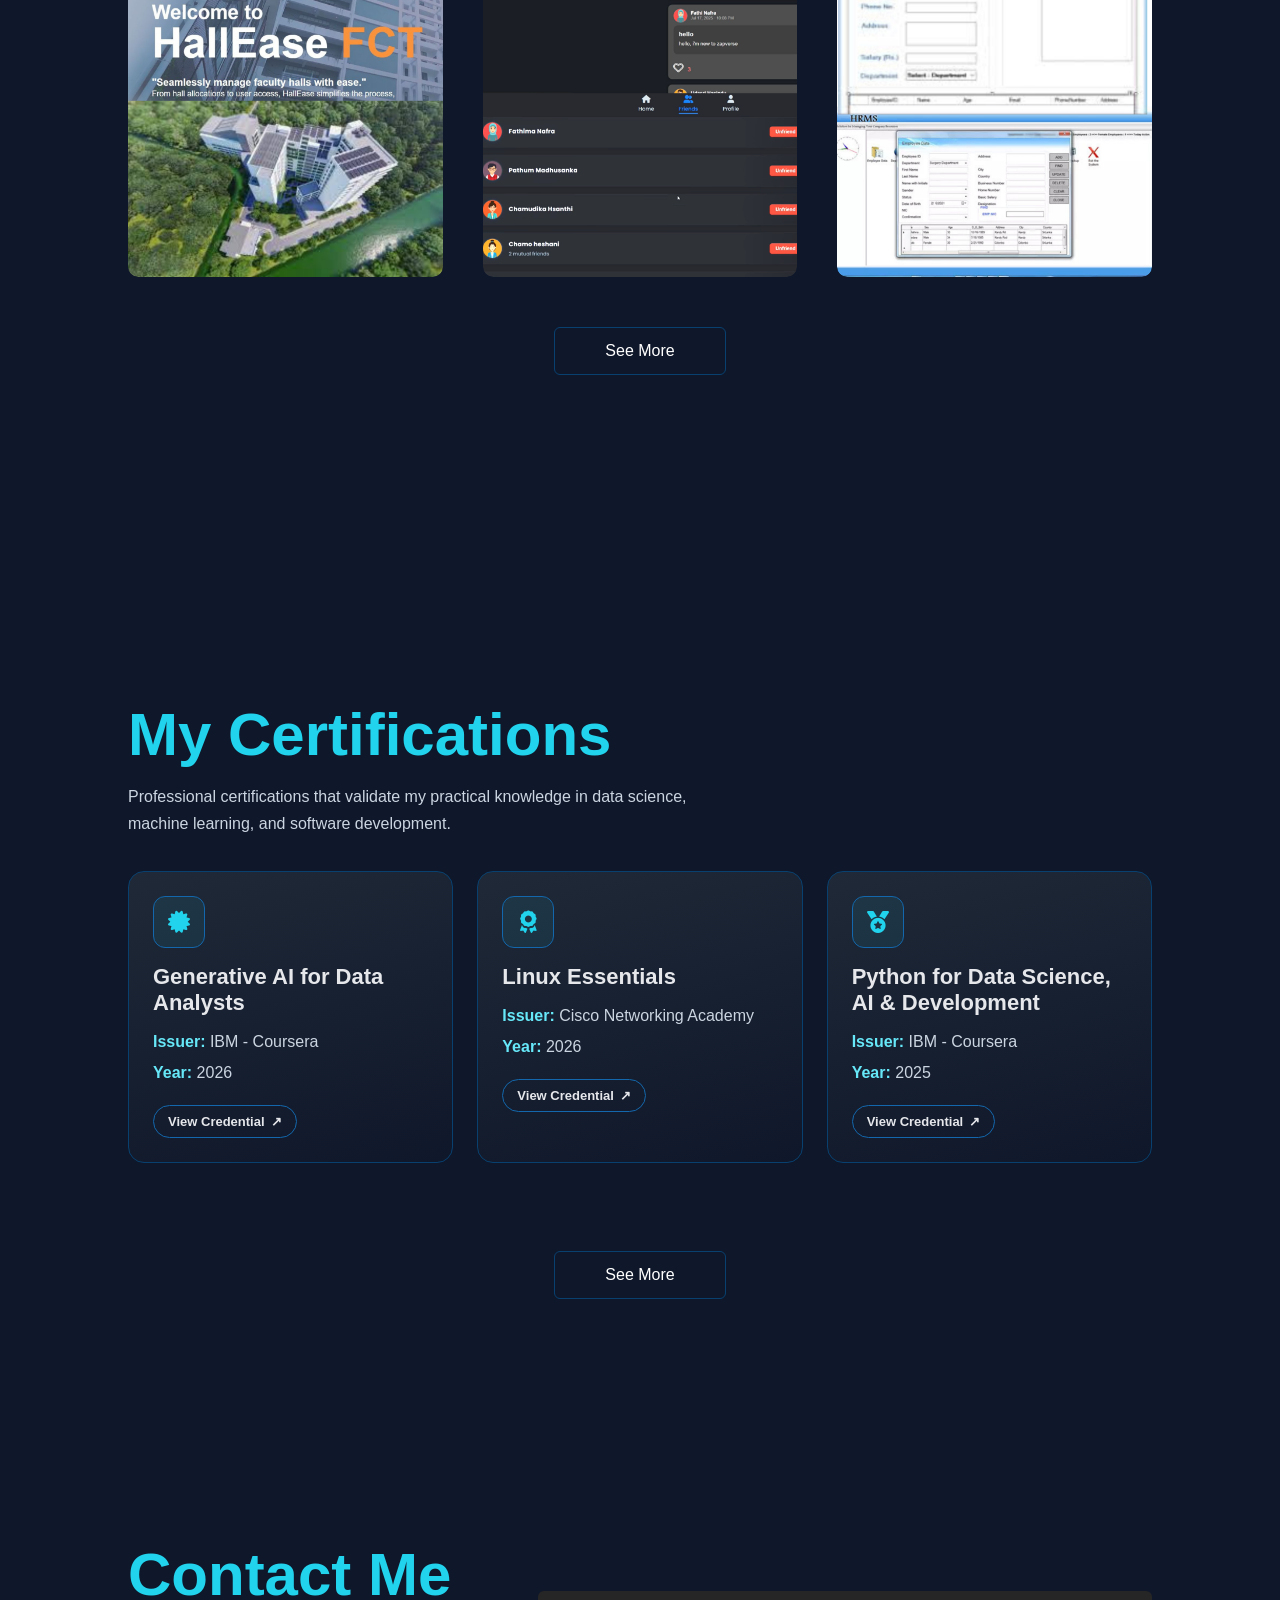
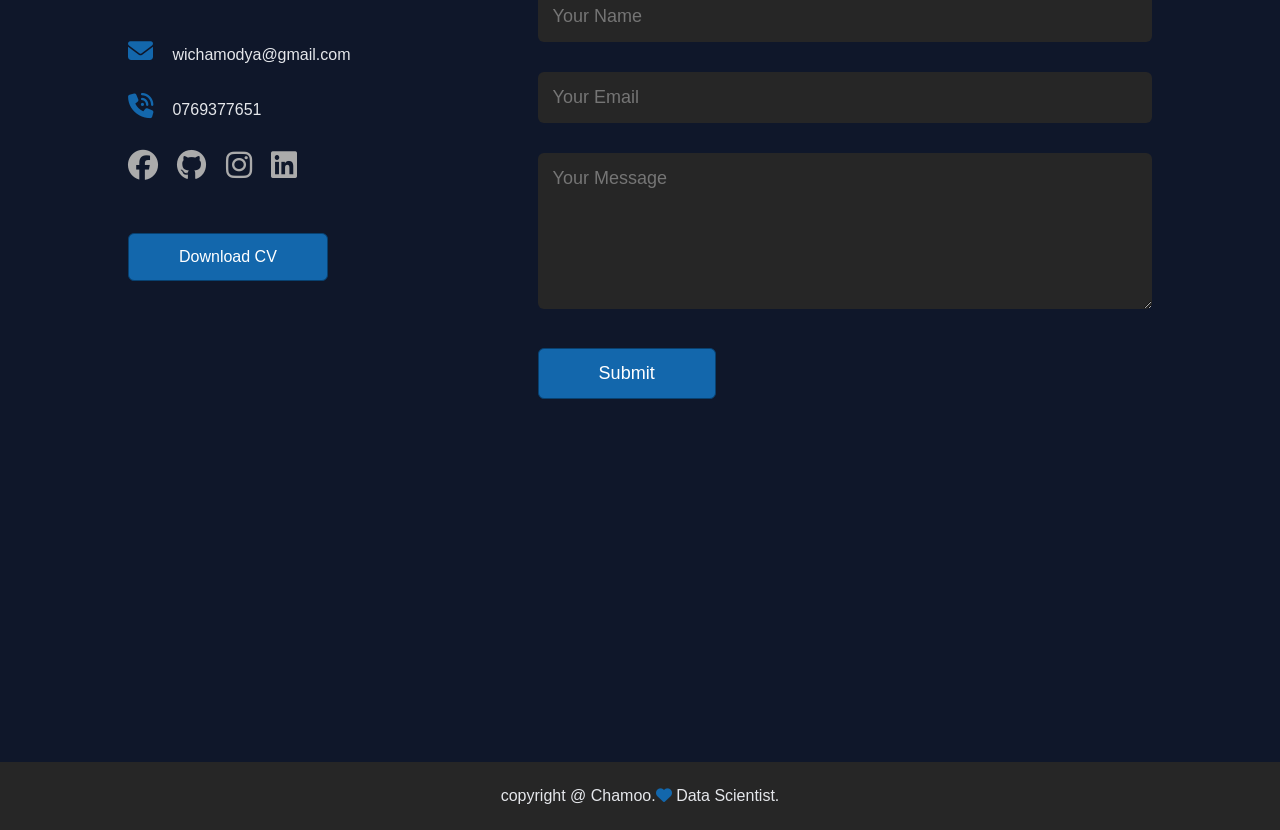
==== commit 94540098: "Add project" ====
--- a/index.html
+++ b/index.html
@@ -186,7 +186,7 @@
         <h1 class="sub-title">My Work</h1>
         <div class="work-list">
           <div class="work">
-            <img src="image/fct.png" />
+            <img src="image/works/fct.png" />
             <div class="layer">
               <h3>
                 Hall Ease <br />
@@ -207,7 +207,7 @@
           </div>
 
           <div class="work">
-            <img src="image/zap.png" />
+            <img src="image/works/zap.png" />
             <div class="layer">
               <h3>
                 ZapVerse<br />
@@ -228,7 +228,7 @@
           </div>
 
           <div class="work">
-            <img src="image/hr.png" />
+            <img src="image/works/hr.png" />
             <div class="layer">
               <h3>
                 Human Resource Management System<br />Developed a desktop-based
